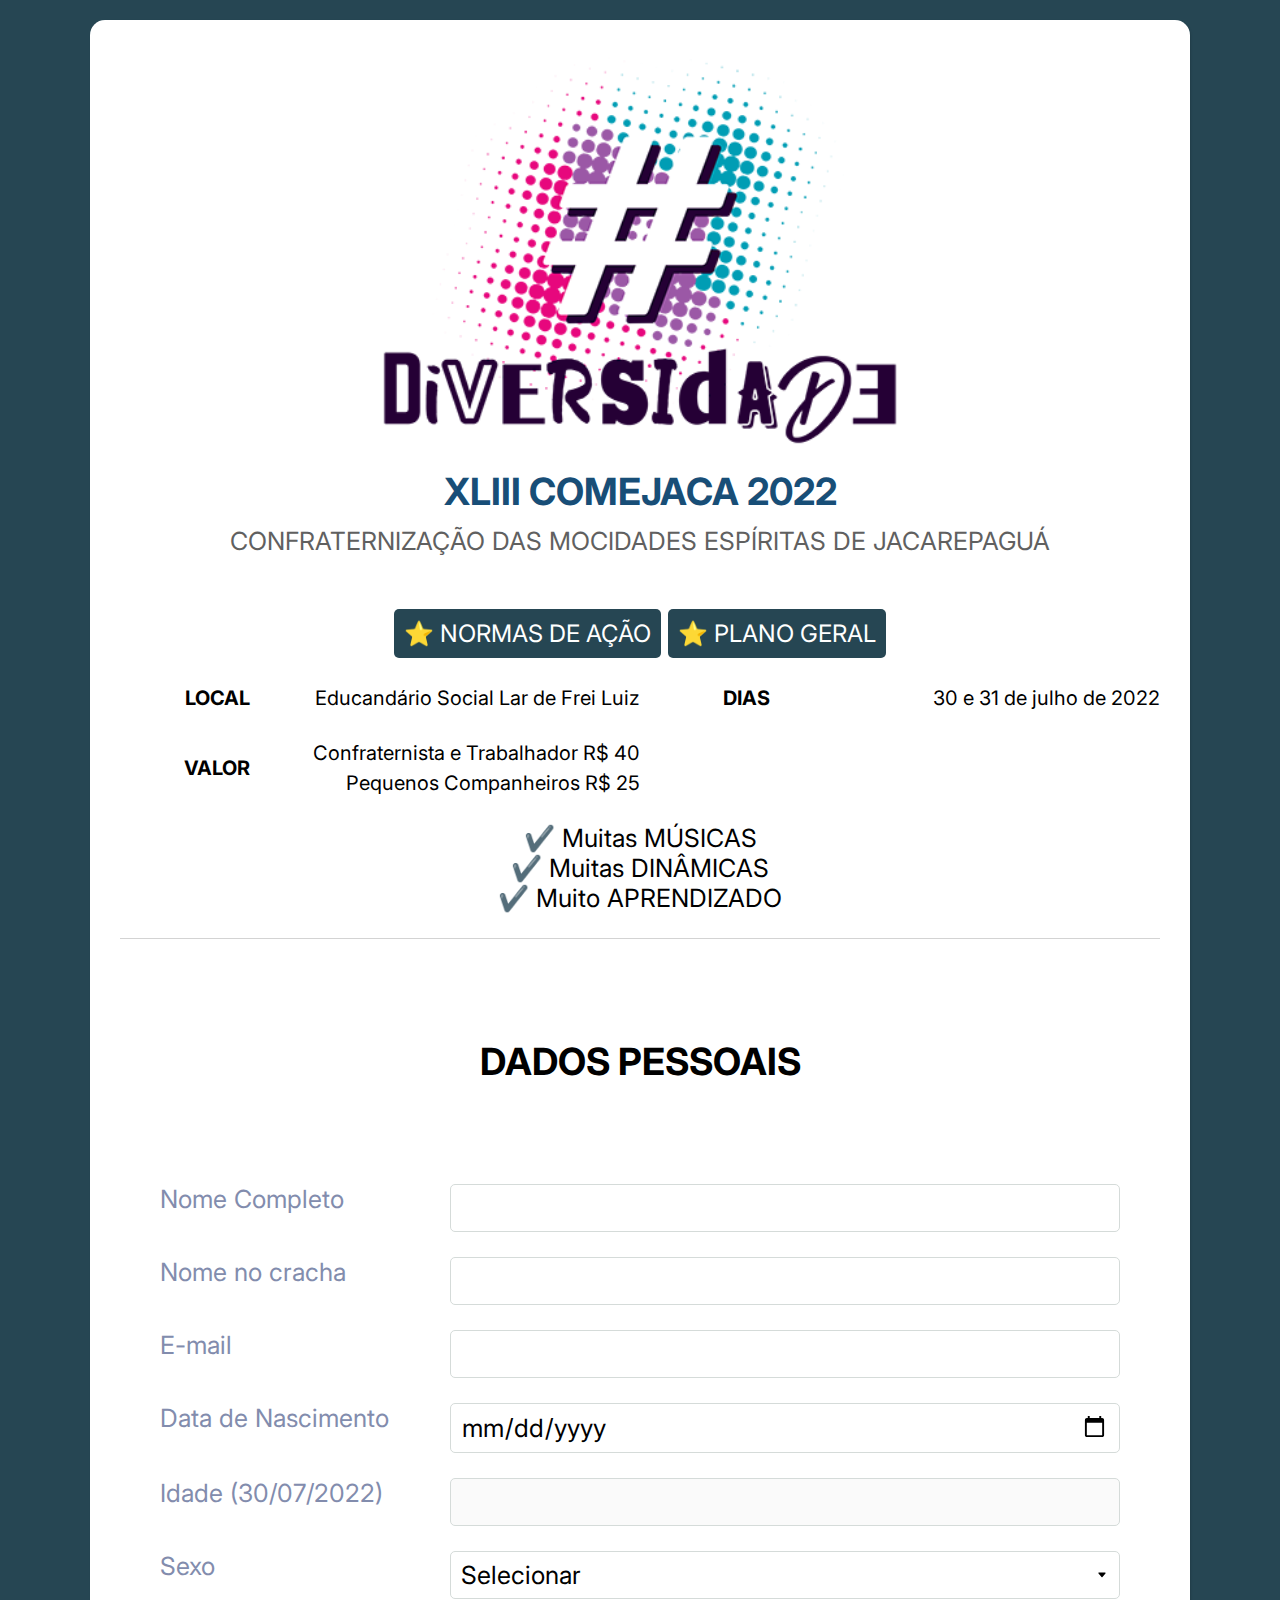
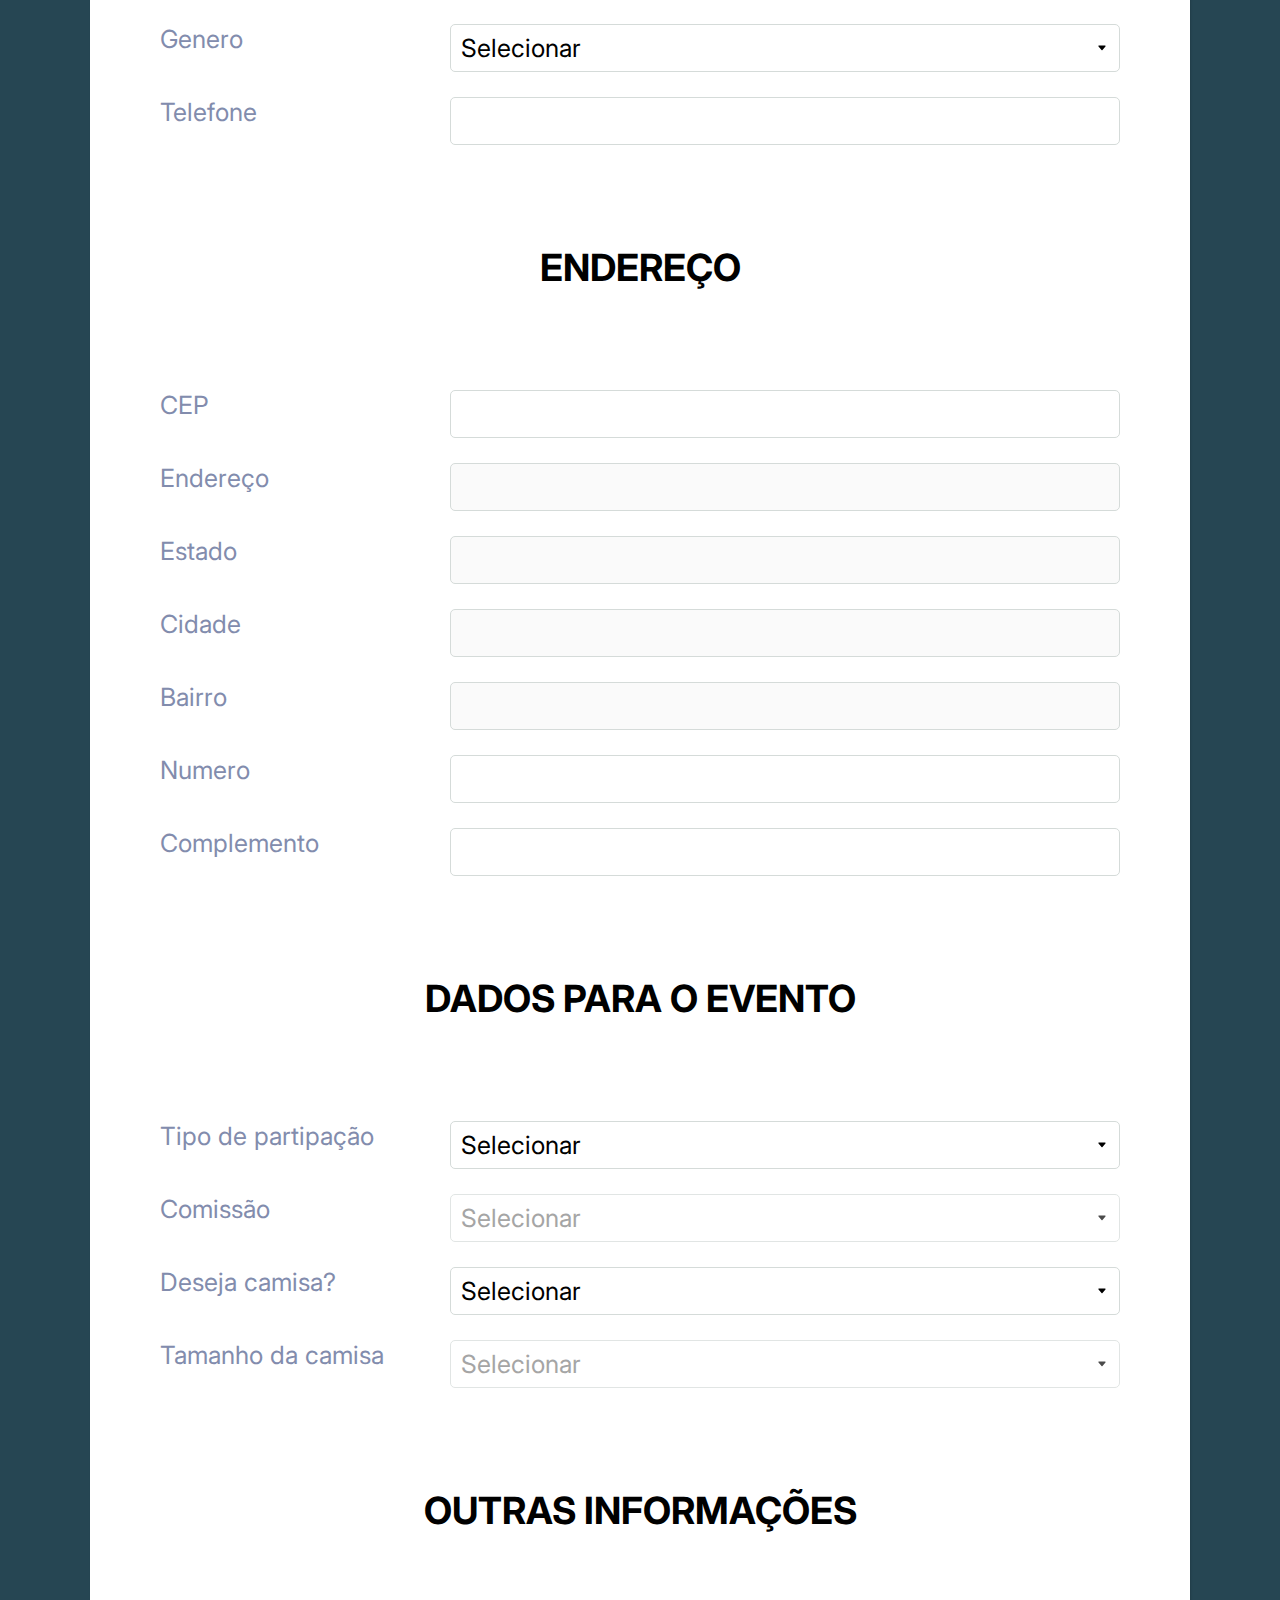
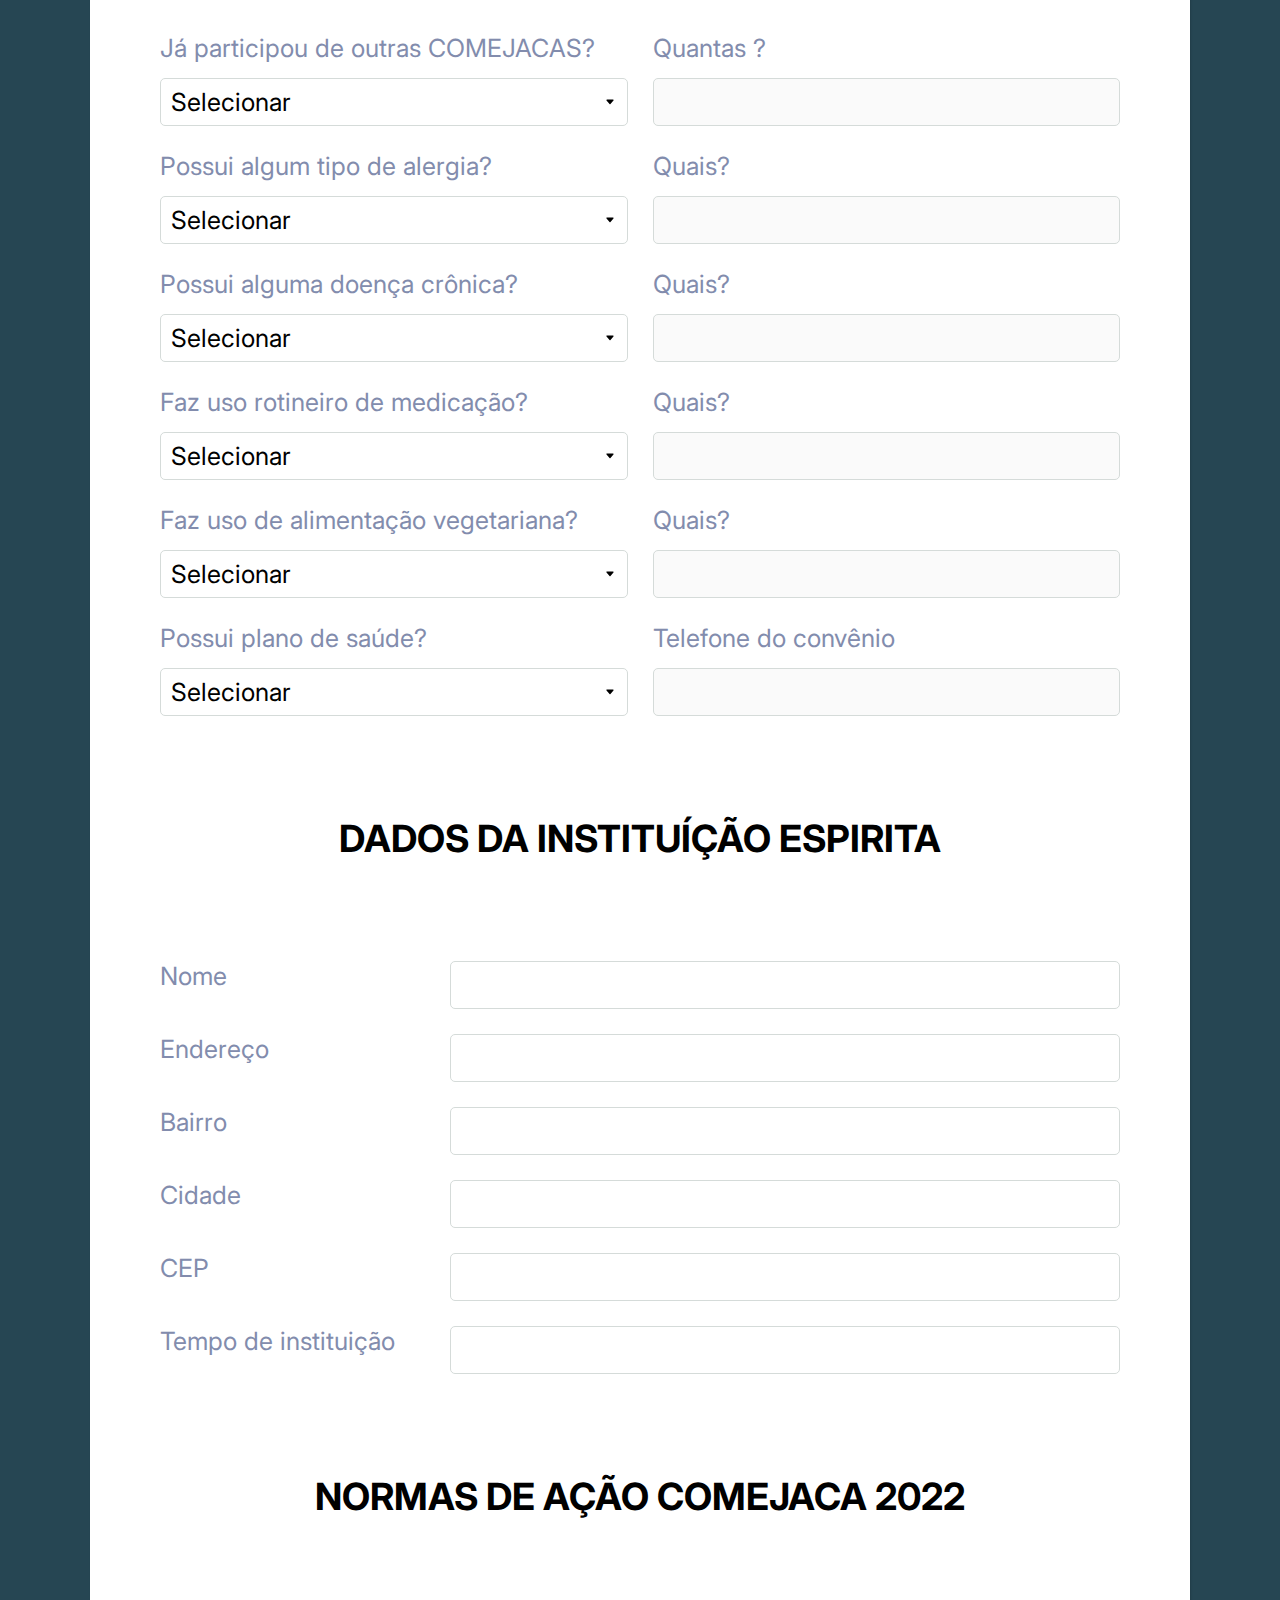
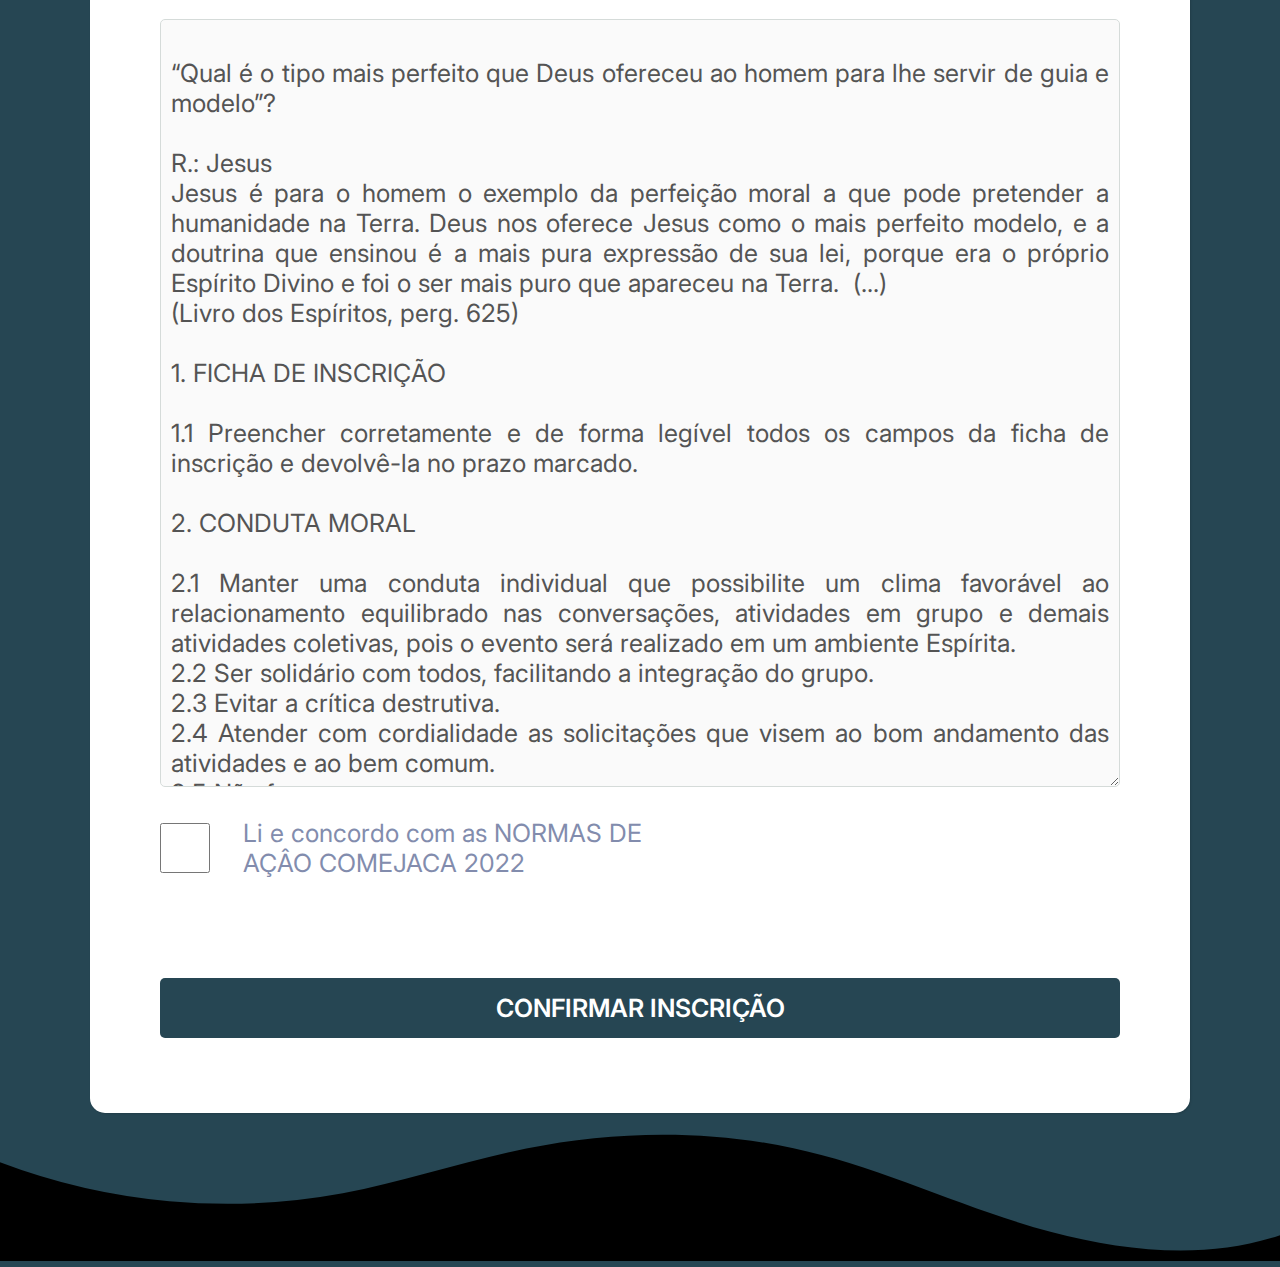
==== src/public/index.html @ da2d143a "feat: ajustment width img 50%%" ====
<!doctype html>
<html lang="pt-BR">

<head>
    <link rel="icon" href="img/jacare.svg">
    <meta charset="utf-8">
    <meta name="viewport" content="width=device-width, initial-scale=1, maximum-scale=1, user-scalable=no">
    <meta name="description" content="Confraternização das Mocidades Espiritas de Jacarepagua">
    <meta name="keywords" content="COMEJACA">
    <link rel="stylesheet" href="styles/styles.css">
    <link rel="stylesheet" href="styles/mobile.css">
    <link rel="stylesheet" href="styles/wave.css">
    <link rel="stylesheet" href="styles/modal.css">
</head>
<div class="wrapper">
    <header class="title">
        <img src="./img/logo.png" alt="#diversidade">
        <h1>XLIII COMEJACA 2022 </h1>
        <span>Confraternização das Mocidades Espíritas de Jacarepaguá</span>
    </header>
    <div class="btn-normas">
        <button class="btnOpenModal" onclick="openModal()">⭐ NORMAS DE AÇÃO</button>
        <button class="btnOpenModal" onclick="openModalTwo()">⭐ PLANO GERAL</button>
    </div>
    <div class="modal-container">
        <div class="modal">
            <h2>NORMAS DE AÇÃO</h2>
            <hr />
            <span><br><br>
                “Qual é o tipo mais perfeito que Deus ofereceu ao homem para lhe servir de guia e modelo”?<br><br>

                R.: Jesus <br>
                Jesus é para o homem o exemplo da perfeição moral a que pode pretender a humanidade na Terra. Deus nos
                oferece Jesus como o mais perfeito modelo, e a doutrina que ensinou é a mais pura expressão de sua lei,
                porque era o próprio Espírito Divino e foi o ser mais puro que apareceu na Terra. (...) <br>
                <br>(Livro dos Espíritos, perg. 625) <br><br>

                1.<b> FICHA DE INSCRIÇÃO</b> <br><br>

                1.1 Preencher corretamente e de forma legível todos os campos da ficha de inscrição e devolvê-la no
                prazo marcado.<br><br>

                2. <b> CONDUTA MORAL</b><br><br>

                2.1 Manter uma conduta individual que possibilite um clima favorável ao relacionamento equilibrado nas
                conversações, atividades em grupo e demais atividades coletivas, pois o evento será realizado em um
                ambiente Espírita.<br>
                2.2 Ser solidário com todos, facilitando a integração do grupo.<br>
                2.3 Evitar a crítica destrutiva.<br>
                2.4 Atender com cordialidade as solicitações que visem ao bom andamento das atividades e ao bem
                comum.<br>
                2.5 Não fumar.<br><br>

                3. <b> HORÁRIO - DISCIPLINA</b><br><br>

                3.1 Só é permitida a saída ou a entrada no recinto da COMEJACA com autorização da Coordenação Geral.<br>
                3.2 Com o objetivo de assegurar a qualidade do desenvolvimento dos estudos, não será permitida a entrada
                após o horário de recepção (08h às 9h). Casos específicos deverão ser comunicados antecipadamente a
                Coordenação Geral.<br>
                3.3 No caso do participante desejar retirar-se, sem retorno, do encontro, poderá fazê-lo mediante
                solicitação à Coordenação Geral e, quando menor, com a presença/autorização pessoal do responsável.<br>
                3.4 Usar sempre o crachá. <br>
                3.5 Durante as atividades manter a disciplina, evitando atividades paralelas que levem a separação do
                grupo ou que prejudiquem a harmonia do evento. Evitar jogos que levem a algum tipo de competição, bem
                como jogos do tipo: dama, xadrez, cartas, etc... Que fogem a finalidade do evento e o uso de qualquer
                tipo de aparelho sonoro.<br>
                3.6 Trajes: bermudão, calça comprida e camisa. A escolha das roupas auxiliará um melhor rendimento do
                trabalho.<br>
                3.7 Não haverá local para banho durante o evento<br>
                3.8 Durante os horários de refeições e higiene, esperar a sua vez.<br>
                3.9 O uso de celulares só será permitido nos horários de intervalo do estudo.<br><br>


                4. <b> ASSUNTOS GERAIS</b><br><br>

                4.1 Colaborar em todas as atividades propostas e as solicitações, tais como: manutenção do ambiente,
                limpeza em geral e outras tarefas necessárias. Comunicar qualquer anormalidade a um coordenador de
                equipe.<br>
                4.2 Evitar o desperdício de: água, alimentos, energia elétrica, material de consumo e material didático.
                <br>
                4.3 Em caso de qualquer dificuldade ou indisposição, dirigir-se a um dos membros das equipes.<br>
                4.4 A distribuição de mensagens, livros, jornais, folhetos, fitas e outros, somente poderão ser feitos
                pela Coordenação Geral.<br>
                4.5 Os membros de equipes, em função de suas atividades, eventualmente, não estão sujeitos às normas
                estabelecidas nos itens 3.7 e 3.8.<br>
                4.6 Evitar danos ao patrimônio do local do evento. A organização, manutenção e preservação são de
                responsabilidade de todos.<br><br>

                5. <b> TELEFONES PARA CONTATO COM A COORDENAÇÃO GERAL </b><br><br>
                Andreia - (21) 9 7211-5182<br>
                Bruno - (21) 9 9865-38<br>
                Mary - (21) 9 8726-1210 <br>
                Rubem - (21) 9 9742-9214<br>
                Vicente - (21) 9 8874-8038<br>
            </span>
            <hr />
            <div class="btns">
                <button class="btnOK" onclick="closeModal()">VOLTAR</button>

            </div>
        </div>
    </div>

    <div class="modal-container_two">
        <div class="modal">
            <h2>PLANEJAMENTO GERAL</h2>
            <hr />
            <span><br><br>


                1 - <b>DADOS DE IDENTIFICAÇÃO</b><br><br>

                EVENTO<br><br>

                <b> XLIII COMEJACA – Confraternização das Mocidades Espíritas de Jacarepaguá. </b><br><br>

                PROMOÇÃO E COORDENAÇÃO GERAL<br><br>

                Área de Educação do 20º CEU I e II / CEERJ<br><br>

                <b>PERÍODO:</b> 30 e 31/07/2022<br><br>

                Acotecerá nos dias: <br><br>
                30/07 (sábado) <br>
                31/07 (domingo) <br><br>

                <b> CONFRATERNISTAS: </b> Jovens espíritas de 11 a 21 anos completos até a data do evento, que estejam
                frequentando as reuniões do Setor de Juventude, de uma Instituição Espírita, pelo período mínimo de 1
                ano até a data da inscrição, com 70% de frequência. <br><br>
                <b> TAREFEIROS DO BEM:</b> Espíritas de 22 a 26 anos completos até a data do evento, vinculados ao setor
                de
                juventude ou a outro setor de uma Instituição Espírita, pelo período mínimo de 1 ano, com 70% de
                frequência. Este grupo, além das atividades de estudo, poderá participar de atividades nas Equipes,
                sendo elas: estágio e trabalho voluntário. <br><br>
                <b> MEMBROS DE EQUIPE:</b> Espíritas a partir de 18 anos até a data do evento, que estejam participando
                ativamente a pelo menos 1 ano de uma Instituição Espírita. Ao se inscrever, convém que o participante
                liste as tarefas que tem habilidade para desempenhar, colocando-se à disposição da Coordenação Geral,
                para aproveitamento em alguma equipe. Para participar da equipe de estudos, é necessário que o
                participante esteja atuando como evangelizador de algum Ciclo de Juventude ou de infância, se for
                evangelizar Pequenos Companheiros. <br><br>
                <b> PEQUENOS COMPANHEIROS: </b> Filhos de Membros de Equipe, a partir de 3 a 10 anos de idade, na data
                do evento,
                poderão participar, cumprindo a programação previamente elaborada em consonância com o tema central.
                <br> <br>
                <b>PAIS:</b> Participantes há mais de 1 ano em uma Instituição Espírita e que sejam Pais ou Responsáveis
                de um
                jovem presente na Comejaca. <br><br>
                <b> DEMAIS CEU's/CEERJ: </b> Aceitar-se-ão inscrições de outros CEEU's, desde que atendam todos os
                critérios
                estabelecidos para Confraternistas, Tarefeiros do bem, Pais e Membros de equipe. A ficha de inscrição
                deve ser assinada pelo presidente da Instituição Espírita a que pertença. <br><br>

                2 - <b> OBJETIVO </b><br><br>

                Oferecer aos participantes condições que os levem: <br><br>

                À valorização do estudo sistemático da Doutrina Espírita. <br>
                À sensibilização para a vivência dos ensinamentos cristãos, consigo mesmo, perante a família, a
                Instituição Espírita e a sociedade; <br>

                Intensificar a Unificação do Movimento Espírita da região. <br><br>

                3 - <b> METODOLOGIAS DE AÇÃO </b> <br><br>

                REUNIÕES DE ESTUDO <br>
                ATIVIDADES COMPLEMENTARES <br>
                ATIVIDADES DE DESENVOLVIMENTO INTERPESSOAL <br> <br>

                4 - <b> TEMA CENTRAL </b> <br><br>

                “#diversidade” <br><br>

                5 - <b> INSCRIÇÕES </b><br><br>

                <b> PERÍODO DE INSCRIÇÃO:</b> 01/06/2022 até 03/07/2022 <br>
                (Período em que o participante deve preencher a ficha e encaminhar ao Dirigente da Área de Educação da
                sua Instituição Espírita, para que ele possa colher as assinaturas) <br><br>

                <b> REPASSE DAS FICHAS PARA A COORDENAÇÃO GERAL DO EVENTO: </b> até 03/07/2022 <br><br>
                (Data limite para que o Dirigente da Área de Educação da sua Instituição Espírita repasse as fichas para
                a Coordenação Geral do evento) <br><br>


                <b> IMPORTANTE:</b> O representante da Área de Educação da Instituição Espírita deve assegurar que todos
                os
                dados da Ficha de Inscrição estejam preenchidos corretamente, principalmente a data de nascimento.
                <br><br>


                <b> INVESTIMENTO:</b> <br><br>
                R$ 40,00 ou Mais (Confraternistas, Tarefeiros do Bem, Pais e Membros de Equipe) <br>
                R$ 25,00 (Pequenos Companheiros) <br>
                R$ 28,00 (Camisa do Evento) <br><br>

                <b> Observação 1:</b> Este investimento destina-se às despesas de alimentação, material do estudo,
                material de
                limpeza e a materiais diversos necessários para a realização da Comejaca. <br><br>

                <b> Observação 2:</b> Todos deverão contribuir com a importância acima mencionada até a data limite da
                inscrição, e qualquer dificuldade deverá ser resolvida pela Instituição Espírita da qual o participante
                participe, que então repassará para a Coordenação Geral, através de um comunicado por escrito. <br><br>

                <b> DA CONTRIBUIÇÃO: </b><br><br>
                Será aceito somente dinheiro ou cheque junto à ficha de inscrição. As fichas deverão ser entregues à
                Coordenação Geral até o dia 03 de julho de 2022 na 4ª RGP. <br><br>


                <b> NÃO SERÃO ACEITAS INSCRIÇÕES APÓS O DIA 03/07/2022, E NEM SERÃO FEITAS INSCRIÇÕES NO LOCAL DO
                    EVENTO.</b>
                <br><br>
                A INSCRIÇÃO É PESSOAL E INTRANSFERÍVEL, NÃO SENDO PERMITIDAS SUBSTITUIÇÕES.
                <br><br>
                <b> CONFIRMAÇÃO:</b> <br><br>
                <b> Confraternistas, Tarefeiros do Bem, Peq. Companheiros e Pais:</b> Através de comunicação da
                Coordenação
                Geral diretamente para os participantes via email. <br><br>
                <b> Membros de Equipe: </b>Através da participação nas Reuniões Gerais e nas reuniões de Equipe.
                <br><br>
                Obs.: Procurar saber as datas das reuniões das equipes e cuidar de frequentá-las assiduamente (mínimo
                70%), garantindo assim o seu direito de participar da COMEJACA.


            </span>
            <hr />
            <div class="btns">
                <button class="btnOK" onclick="closeModalTwo()">VOLTAR</button>

            </div>
        </div>
    </div>
    <div class="text">
        <div> <b>LOCAL</b></div>
        <div>
            Educandário Social Lar de Frei Luiz <br>

        </div>
        <div>
            <b>DIAS</b>
        </div>
        <div>
            30 e 31 de julho de 2022
        </div>
    
    </div>

    <div class="price">
        <div>
            <b> VALOR </b>
        </div>
        <div >
            Confraternista e Trabalhador R$ 40 <br>
            Pequenos Companheiros R$ 25
        </div>
    </div>
    <div class="item" style="text-align: center; margin-top:25px; margin-bottom: 25px">
      <div>  ✔️ Muitas MÚSICAS</div> <div> ✔️ Muitas DINÂMICAS</div> <div> ✔️ Muito APRENDIZADO </div>
    </div>
    <hr>
    <form class="form" onsubmit="submitForm(event)">

        <!-- dados  pessoais -->

        <div class="steps">

            <h2>
                <p id="signup">DADOS PESSOAIS</p>
            </h2>

            <div class="inputfield">
                <label for="nome_completo">Nome Completo</label>
                <input type="text" class="input" required id="nome_completo" name="nome_completo">
            </div>


            <div class="inputfield">
                <label for="nome_cracha">Nome no cracha</label>
                <input type="text" class="input" required id="nome_cracha" name="nome_cracha">
            </div>


            <div class="inputfield">
                <label for="email">E-mail</label>
                <input type="email" class="input" required placeholder="" name="email">
            </div>

            <div class="inputfield">
                <label for="data_nascimento">Data de Nascimento</label>
                <input class="input" type="date" required id="data_nascimento" name="data_nascimento" maxlength="10">
            </div>

            <div class="inputfield">
                <label for="idade">Idade (30/07/2022)</label>
                <input class="input" type="number" name="idade" onload="" disabled>
            </div>

            <div class="inputfield">
                <label>Sexo</label>
                <select name="sexo" required id="sexo">
                    <option value="">Selecionar</option>
                    <option value="M">Masculino</option>
                    <option value="F">Feminino</option>

                </select>
            </div>

            <div class="inputfield">
                <label>Genero</label>
                <select name="genero" required id="genero">
                    <option value="">Selecionar</option>
                    <option value="Cisgenero">Cisgênero</option>
                    <option value="Transgenero">Transgênero</option>
                    <option value="Nao-binario">Não-binário</option>
                    <option value="Prefiro não informar">Prefiro não informar</option>
                </select>
            </div>


            <div class="inputfield" id="tel">
                <label>Telefone</label>
                <input type="tel" class="input" required onkeypress="mask(this, telephone)"
                    onblur="mask(this, telephone); " name="telefone">
            </div>

        </div>

        <!-- endereco -->

        <div class="steps">
            <h2>
                <p>ENDEREÇO</p>
            </h2>


            <div class="inputfield">
                <label for="CEP" required>CEP</label>
                <input type="text" id="cep" re class="input" name="CEP">
            </div>

            <div class="inputfield">
                <label for="endereco">Endereço</label>
                <input type="text" required id="endereco" name="endereco" class="input" disabled>
            </div>

            <div class="inputfield">
                <label for="estado">Estado</label>
                <input type="text" required id="estado" name="estado" class="input" disabled>
            </div>

            <div class="inputfield">
                <label for="cidade">Cidade</label>
                <input type="text" required id="cidade" name="cidade" class="input" disabled>
            </div>


            <div class="inputfield">
                <label for="bairro">Bairro</label>
                <input type="text" required id="bairro" name="bairro" class="input" disabled>
            </div>

            <div class="inputfield">
                <label for="numero">Numero</label>
                <input type="text" required id="numero" name="numero" class="input">
            </div>

            <div class="inputfield">
                <label for="numero">Complemento</label>
                <input type="text" id="nmero" name="numero" class="input">
            </div>
        </div>

        <!-- dados para o evento -->

        <div class="steps">
            <h2>
                <p>DADOS PARA O EVENTO</p>
            </h2>

            <div class="inputfield">
                <label>Tipo de partipação</label>
                <select name="tipo_participacao" required onchange="removerDisabledComissao(this.value)">
                    <option value="">Selecionar</option>
                    <option value="Confraternista">Confraternista</option>
                    <option value="Trabalhador">Trabalhador</option>
                </select>
            </div>
            <div class="inputfield">

                <label for="tshitnum">Comissão</label>

                <select name="comissao" id="comissao" disabled>

                    <option value="">Selecionar</option>
                    <option value="Divulgacao">Divulgação</option>
                    <option value="Recepcao">Recepção</option>
                    <option value="Servicos Gerais">Serviços Gerais</option>
                    <option value="Alimentacao">Alimentação</option>
                    <option value="Estudos">Estudos Doutrinários</option>
                    <option value="Coordenacao Geral">Coordenação Geral</option>
                    <option value="Atendimento Fraterno">Atendimento Fraterno</option>
                    <option value="Multimeios">Multimeios</option>
                    <option value="SACE">SACE</option>
                </select>
            </div>

            <div class="inputfield">

                <label for="tshitnum">Deseja camisa?</label>

                <select name="incluir_camisa" required onchange="removerDisabledCamisa(this.value)">
                    <option value="">
                        Selecionar
                    </option>
                    <option value="S">Sim</option>
                    <option value="N">Não</option>
                </select>
            </div>

            <div class="inputfield">
                <label>Tamanho da camisa</label>
                <select name="tamanho_camisa" disabled id="camisa">
                    <option value="">Selecionar</option>
                    <option value="1">1</option>
                    <option value="2">2</option>
                    <option value="4">4</option>
                    <option value="6">6</option>
                    <option value="8">8</option>
                    <option value="10">10</option>
                    <option value="12">12</option>
                    <option value="14">14</option>
                    <option value="P">P</option>
                    <option value="M">M</option>
                    <option value="G">G</option>
                    <option value="GG">GG</option>
                    <option value="XG">XG</option>
                </select>
            </div>
        </div>

        <!-- outras informações -->

        <div class="steps" id="dados_para_evento">
            <h2>
                <p>OUTRAS INFORMAÇÕES</p>
            </h2>

            <div class="inputfield" id="test">
                <div>
                    <label>Já participou de outras COMEJACAS?</label>
                    <div class="custom_select">
                        <select name="comejacas" onchange="removerDisabledQuantasComejacas(this.value)">
                            <option value="">Selecionar</option>
                            <option value="S">Sim</option>
                            <option value="N">Não</option>
                        </select>
                    </div>
                </div>

                <div>
                    <label>Quantas ?</label>
                    <input type="text" name="quantas" disabled id="numeroComejacas" class="input">

                </div>
            </div>

            <div class="inputfield">
                <div>
                    <label>Possui algum tipo de alergia?</label>
                    <div class="custom_select">
                        <select name="alergia" required onchange="removerDisabledTemAlergia(this.value)">
                            <option value="">Selecionar</option>
                            <option value="S">Sim</option>
                            <option value="N">Não</option>
                        </select>
                    </div>
                </div>

                <div>
                    <label>Quais? </label>
                    <input type="text" name="quais_alergia" required disabled id="temAlergia" class="input">
                </div>
            </div>

            <div class="inputfield">
                <div>
                    <label>Possui alguma doença crônica?</label>
                    <div class="custom_select">
                        <select name="doenca" required onchange="removerDisabledTemDoencaCronica(this.value)">
                            <option value="">Selecionar</option>
                            <option value="S">Sim</option>
                            <option value="N">Não</option>
                        </select>
                    </div>
                </div>
                <div>
                    <label>Quais?</label>
                    <input type="text" name="quais_doenca" required id="temDoencaCronica" disabled class="input">
                </div>
            </div>

            <div class="inputfield">
                <div>
                    <label>Faz uso rotineiro de medicação?</label>
                    <div class="custom_select">
                        <select name="medicacao" required onchange="removerDisabledFazUsoMedicacao(this.value)">
                            <option>Selecionar</option>
                            <option value="S">Sim</option>
                            <option value="N">Não</option>
                        </select>
                    </div>
                </div>
                <div>
                    <label>Quais? </label>
                    <input type="text" name="quais_medicacao" required id="usaMedicacao" disabled class="input">
                </div>
            </div>

            <div class="inputfield">
                <div>
                    <label>Faz uso de alimentação vegetariana?</label>
                    <div class="custom_select">
                        <select name="vegetariano" required onchange="removerDisabledFazUsoVegetariano(this.value)">
                            <option>Selecionar</option>
                            <option value="S">Sim</option>
                            <option value="N">Não</option>
                        </select>
                    </div>
                </div>
                <div>
                    <label>Quais? </label>
                    <input type="text" name="quais_vegetariano" required disabled id="usoVegetariano" class="input">
                </div>
            </div>

            <div class="inputfield">
                <div>
                    <label>Possui plano de saúde?</label>
                    <div class="custom_select">
                        <select name="plano_de_saude" required onchange="removerDisabledTemPlanoSaude(this.value)">
                            <option>Selecionar</option>
                            <option value="S">Sim</option>
                            <option value="N">Não</option>
                        </select>
                    </div>
                </div>
                <div>
                    <label for="temPlanoSaude">Telefone do convênio</label>
                    <input type="text" name="telefone_plano" required class="input" onkeypress="mask(this, telephone) "
                        onblur="mask(this, telephone); " disabled id="temPlanoSaude" name="telefone_plano">
                </div>
            </div>
        </div>

        <!-- dados da casa espirita -->

        <div class="steps">

            <h2>
                <p>DADOS DA INSTITUÍÇÃO ESPIRITA</p>
            </h2>

            <div class="inputfield">
                <label for="nome_instituicao">Nome</label>
                <input type="text" id="nome_instituicao" required name="nome_instituicao" list="datalist">
                <datalist id="datalist">
                    <option>Instituição Espirita</option>
                </datalist>
            </div>
            <div class="inputfield">
                <label for="endereco_instituicao">Endereço</label>
                <input name="endereco_instituicao" required id="endereco_instituicao" type="text" class="input">
            </div>
            <div class="inputfield">

                <label for="bairro_instituicao">Bairro</label>
                <input name="bairro_instituicao" required id="bairro_instituicao" class="input""
                    max=" 3022-01-01">

            </div>

            <div class="inputfield">
                <label for="cidade_instituicao">Cidade</label>
                <input name="cidade_instituicao" required id="cidade_instituicao" type="text" class="input">
            </div>

            <div class="inputfield">
                <label for="cep_instituicao">CEP</label>
                <input name="cep_instituicao" required id="cep_instituicao" type="text" class="input">
            </div>

            <div class="inputfield">
                <label for="tempo_instituicao">Tempo de instituição</label>
                <input name="tempo_instituicao" required id="tempo_instituicao" type="number" class="input" min="1"
                    max="100">
            </div>

        </div>

        <div class="steps">

            <h2>
                <p>NORMAS DE AÇÃO COMEJACA 2022</p>
            </h2>

            <div class="termos">
                <textarea rows="25" disabled>

“Qual é o tipo mais perfeito que Deus ofereceu ao homem para lhe servir de guia e modelo”?

R.: Jesus
Jesus é para o homem o exemplo da perfeição moral a que pode pretender a humanidade na Terra. Deus nos oferece Jesus como o mais perfeito modelo, e a doutrina que ensinou é a mais pura expressão de sua lei, porque era o próprio Espírito Divino e foi o ser mais puro que apareceu na Terra.  (...) 
(Livro dos Espíritos, perg. 625)

1. FICHA DE INSCRIÇÃO

1.1 Preencher corretamente e de forma legível todos os campos da ficha de inscrição e devolvê-la no prazo marcado.

2. CONDUTA MORAL

2.1 Manter uma conduta individual que possibilite um clima favorável ao relacionamento equilibrado nas conversações, atividades em grupo e demais atividades coletivas, pois o evento será realizado em um ambiente Espírita.
2.2 Ser solidário com todos, facilitando a integração do grupo.
2.3 Evitar a crítica destrutiva.
2.4 Atender com cordialidade as solicitações que visem ao bom andamento das atividades e ao bem comum.
2.5 Não fumar.

3. HORÁRIO - DISCIPLINA

3.1 Só é permitida a saída ou a entrada no recinto da COMEJACA com autorização da Coordenação Geral.
3.2 Com o objetivo de assegurar a qualidade do desenvolvimento dos estudos, não será permitida a entrada após o horário de recepção (08h às 9h). Casos específicos deverão ser comunicados antecipadamente a Coordenação Geral.
3.3 No caso do participante desejar retirar-se, sem retorno, do encontro, poderá fazê-lo mediante solicitação à Coordenação Geral e, quando menor, com a presença/autorização pessoal do responsável.
3.4 Usar sempre o crachá.
3.5 Durante as atividades manter a disciplina, evitando atividades paralelas que levem a separação do grupo ou que prejudiquem a harmonia do evento. Evitar jogos que levem a algum tipo de competição, bem como jogos do tipo: dama, xadrez, cartas, etc... Que fogem a finalidade do evento e o uso de qualquer tipo de aparelho sonoro.
3.6 Trajes: bermudão, calça comprida e camisa. A escolha das roupas auxiliará um melhor rendimento do trabalho.
3.7 Não haverá local para banho durante o evento
3.8 Durante os horários de refeições e higiene, esperar a sua vez.
3.9 O uso de celulares só será permitido nos horários de intervalo do estudo.


4. ASSUNTOS GERAIS

4.1 Colaborar em todas as atividades propostas e as solicitações, tais como: manutenção do ambiente, limpeza em geral e outras tarefas necessárias. Comunicar qualquer anormalidade a um coordenador de equipe.
4.2 Evitar o desperdício de: água, alimentos, energia elétrica, material de consumo e material didático.
4.3 Em caso de qualquer dificuldade ou indisposição, dirigir-se a um dos membros das equipes.
4.4 A distribuição de mensagens, livros, jornais, folhetos, fitas e outros, somente poderão ser feitos pela Coordenação Geral.
4.5 Os membros de equipes, em função de suas atividades, eventualmente, não estão sujeitos às normas estabelecidas nos itens 3.7 e 3.8.
4.6 Evitar danos ao patrimônio do local do evento. A organização, manutenção e preservação são de responsabilidade de todos.

4.7 Telefones para contato com a Coordenação Geral
                  Andreia - 97211-5182
                  Bruno    -99865-38
                  Mary     - 98726-1210  
                  Rubem - 99742-9214
                  Vicente - 98874-8038
            </textarea>
            </div>

            <div class="terms-checkbox">
                <input type="checkbox" required style="width: 50px; height: 50px;" id="terms-checkbox"
                    name="terms-checkbox">
                <label for="terms-checkbox">Li e concordo com as NORMAS DE AÇÂO COMEJACA 2022</label>
            </div>


        </div>

        <div class="inputfield">

            <button type="submit" onsubmit="submitForm(event)" name="cadastrar" id="save">CONFIRMAR INSCRIÇÃO</button>

        </div>
    </form>
</div>

<div class="wave">
    <svg data-name="Layer 1" xmlns="http://www.w3.org/2000/svg" viewBox="0 0 1200 120" preserveAspectRatio="none">
        <path
            d="M985.66,92.83C906.67,72,823.78,31,743.84,14.19c-82.26-17.34-168.06-16.33-250.45.39-57.84,11.73-114,31.07-172,41.86A600.21,600.21,0,0,1,0,27.35V120H1200V95.8C1132.19,118.92,1055.71,111.31,985.66,92.83Z"
            class="shape-fill"></path>
    </svg>
</div>

</div>
<script src="js/inputsCondicionais.js"></script>
<script src="js/viacep.js"></script>
<script src="js/service.js"></script>
<script src="js/centros.js"></script>
<script src="js/scripts.js"></script>
<script src="js/modal.js"></script>

</body>

</html>
---- src/public/styles/styles.css ----
@import url("https://fonts.googleapis.com/css2?family=Inter:wght@400;500;700&family=Nunito&family=Poppins:wght@300;400;600&family=Roboto:wght@100;400;500&display=swap");

:root {
    --main-bg-color: #264653;
    --main-bg-hover-color: #264680;
    --wrapper-bg-color: #fff;
    --title-color: #184e77;
}

* {
    margin: 0;
    padding: 0;
    box-sizing: border-box;
    font-family: "Inter", sans-serif;
}

html {
    font-size: 25px;
    scroll-behavior: smooth;
}

body {
    background: var(--main-bg-color);
    padding: 0;
    margin: 0;
}

#logo {
    width: 45%;
    height: 30%;
    text-align: center;
    text-indent: 0;
}

.wrapper {
    max-width: 1100px;
    min-width: 70vw;
    height: 80%;

    background: var(--wrapper-bg-color);
    margin: 20px auto;
    box-shadow: 1px 1px 2px rgba(0, 0, 0, 0.125);
    padding: 30px;
    border-radius: 15px;
    z-index: 10;

}

h1 {
    font-size: 100%;
    min-width: 50%;
}



.title {
    font-size: 1.5rem;
    margin-bottom: 50px;
    color: var(--title-color);
    text-transform: uppercase;
    text-align: center;
}

span {
    position: relative;
    margin: auto;
    width: 100%;
    text-align: center;
    color: #606060;
    font-size: 1rem;
    font-weight: 400;
}


h2 {
    margin-bottom: 100px;
    text-align: center;
    margin-top: 100px;
}






form {
    position: relative;
    width: 100%;
    border-radius: 5px;
}

.inputfield {
    margin-bottom: 1rem;
    display: flex;
    gap: 1rem;

}


.inputfield>div {
    align-self: flex-end;
    flex-grow: 1;
    width: 50%;
}



label {
    color: #757575;
    font-size: 1rem;
    width: 40%;
}

.input,
textarea,
select,
input,
datalist {
    width: 100%;
    outline: none;
    border: 1px solid #d5dbd9;
    font-size: 1rem;
    padding: 8px 10px;
    border-radius: 5px;
    transition: all 0.3s ease;
}

.textarea {
    width: 100%;
    height: 125px;
    resize: none;
}

select {
    -webkit-appearance: none;
    -moz-appearance: none;
    outline: none;
    width: 100%;
    font-size: 1rem;
    border: 1px solid #d5dbd9;
    border-radius: 5px;
    background-color: #fff;
    background-position: calc(100% - 12px) center !important;
    background: url("data:image/svg+xml,<svg height='10px' width='10px' viewBox='0 0 16 16' fill='%23000000' xmlns='http://www.w3.org/2000/svg'><path d='M7.247 11.14 2.451 5.658C1.885 5.013 2.345 4 3.204 4h9.592a1 1 0 0 1 .753 1.659l-4.796 5.48a1 1 0 0 1-1.506 0z'/></svg>") no-repeat;
}

select::after {
    content: "";
}

.input:focus,
.textarea:focus,
select:focus {
    border: 1px solid #264653;
}

.inputfield p {
    font-size: 1rem;
    color: #757575;
}

.checkmark {
    width: 20px;
    height: 20px;
    border: 2px solid #264653;
    display: grid;
    position: relative;
    right: 20px;
}

.checkmark:before {
    content: "";
    position: absolute;
    top: 1px;
    left: 2px;
    width: 10px;
    height: 10px;
    border: 2px solid;
    border-color: transparent transparent #fff #fff;
    transform: rotate(-45deg);
    display: none;
    right: 20px;
}

input[type="checkbox"]:checked~.checkmark {
    background: #264653;
}

.steps {
    margin-bottom: 100px;
}

input[type="checkbox"]:checked~.checkmark:before {
    display: block;
}

.btn:hover {
    opacity: 0.8;
    transition: 0.2;
}

.inputfield:last-child {
    margin-bottom: 15px;
}





/* Validation */

form {
    padding: 0 40px 30px;
}

label {
    color: #828cad;
}

input select {
    border-radius: 5px;
    outline: 0;
    display: block;
    font-size: 1rem;
    width: 100%;
    padding: 15px;
    display: block;
}

.inputfield i {
    position: absolute;
    top: 45px;
    right: 10px;
    visibility: hidden;
}

.inputfield small {
    visibility: hidden;
    position: absolute;
    margin-top: 5px;
    font-size: 1rem;
}

.inputfield.terms {
    margin-top: 80px;
    width: auto;
}

.inputfield button {
    background-color: var(--main-bg-color);
    border-radius: 5px;
    color: #fff;
    padding: 15px;
    font-size: 1rem;
    font-weight: 600;
    width: 100%;
    border: 0;
    cursor: pointer;
}

button:hover {
    background-color: var(--main-bg-color);
    transition: 0.3s;
    opacity: 0.8;
}

.terms-checkbox {

    display: grid;
    grid-template-columns: 1fr 5fr;
    width: 500px;
    align-items: center;


}

textarea {
    text-align: justify;
}

.terms-checkbox>label {
    width: 100%;
}

.termos {
    display: block;
    width: 100%;
    margin-bottom: 1rem;
}

ul li {
    padding-bottom: 15px;
    list-style-type: none;
}

ul:last-child {
    padding-bottom: 38.5px;
}

#dados_para_evento .inputfield .custom_select,
#dados_para_evento .inputfield input {
    margin-top: 15px;
}

img {
  width:   50%;
}

.text {
    margin-top: 25px;
    display: grid;
    grid-template-columns: 1fr 3fr 1fr 3fr;
}

.text>div {
    margin-top: auto;
    margin-bottom: auto;
    line-height: 1.5;
    font-size: 0.8rem;
    text-align: right;
}

.price {
    display: grid;
    grid-template-columns: 1fr 3fr 1fr 3fr;
    text-align: right;
    margin-top: 25px;
    font-size: 0.8rem;
    line-height: 1.5;

}

.price>div {
    margin-top: auto;
    margin-bottom: auto;
    text-align: right;
}
---- src/public/styles/mobile.css ----
@media screen and (max-width: 600px) {
  .inputfield {
    display: flex;
    flex-direction: column;
    ;
  }

  /*   .modal-container {
    width: 100%;
    height: 100%; 
    top: 0;
    left: 0;
    ;
  } */

  .text {
    margin-top: 25px;
    flex-wrap: wrap;
    display: block;
  }

  .text>div {
    margin-top: auto;
    margin-bottom: auto;
    line-height: 1.5;
    font-size: 0.8rem;
    text-align: center;
    margin-top: 20px;
  }


  .price {
    flex-wrap: wrap;
    display: block;
    text-align: center;
    margin-top: 25px;
    font-size: 0.8rem;
    line-height: 1.5;

  }

  .price>div {
    margin-top: auto;
    margin-bottom: auto;
    text-align: center;
  }

  .item>div {
    padding-top: 15px;
  }

  img {
    width: 100%;
  }

  .active .modal {

    width: 100%;
    height: 100vh;
    margin: 0;
  }

  form {
    padding: 0;
  }

  select {

    text-align: center;
  }

  .inputfield>div {
    width: 100%;
    text-align: center;
  }

  .inputfield>label {
    width: 100%;
    text-align: center;
  }

  .wrapper {
    max-width: 100%;
  }

  .wave {
    display: none;
  }

  button {
    margin-bottom: 5px;
  }

  #test>div>label {
    padding-bottom: 50px;
  }

  body {
    background: none;
    border: none;
  }

  #dados_para_evento input {
    margin-bottom: 45px;
  }


  input {
    text-align: center;
  }
}


/* celular */
@media screen and (max-width: 350px) {
  input {
    text-align: center;
  }

  #dados_para_evento input {
    padding-bottom: 45px;
  }

  form {
    padding: 0;
  }

  .inputfield {
    display: flex;
    flex-direction: column;
  }

  .inputfield>label {
    width: 100%;
    text-align: center;

  }

  select {

    text-align: center;
  }

  .inputfield>div>label {

    text-align: center;
  }

  .wave {
    display: none;
  }

  body {
    background: none;
    border: none;
  }

}
---- src/public/styles/modal.css ----
.btnOpenModal {
    font-size: x-large;
    padding: 10px;
    border: none;
    border-radius: 5px;
    background-color: #264653;
    color: white;
    cursor: pointer;
}

hr {
    border: 0px;
    border-top: 1px solid lightgray;
}

.modal-container_two {
    width: 100vw;
    position: fixed;
    top: 30px;
    display: none;
    z-index: 999;
    text-align: justify;

    height: 85%;
}

.modal-container {
    width: 100vw;
    position: fixed;
    top: 30px;
    display: none;
    z-index: 1;
    text-align: justify;
/*     position: absolute;
    bottom: 0; */
    height: 85%;
}

.modal {
    display: flex;
    flex-direction: column;
    padding: 30px;
    background-color: white;
    border-radius: 10px;
    width: 50%;
    text-align: justify;


}

.active {
    display: flex;
}

.active .modal {
    animation: modal .4s;
}

@keyframes modal {
    from {
        opacity: 0;
        transform: translate3d(0, -60px, 0);
    }

    to {
        opacity: 1;
        transform: translate3d(0, 0, 0);
    }
}
.btn-normas {
    text-align: center
}
.modal>span {
    margin:  auto;
    text-align: justify;
    max-height: 100vh;
    max-width: 100vw;
    overflow-y: scroll;
    padding: 30px;
    line-height: 1.5;

}

.btns {
    display: flex;
    justify-content:flex-end;
    margin-top: 10px;
}

.btns button {
    font-size: medium;
    padding: 10px;
    border: none;
    border-radius: 5px;
    color: white;
    cursor: pointer;
    size: 2.5rem;
}

.btnOK {
    background-color: #264653 !important;
}

.btnClose {
    background-color: #e63946 !important;
}

@media (max-width: 500px) {
    .modal {
        padding: 10px;
        width: 80%;
    }

    span,
    .btns button {
        font-size: smaller;
    }
}
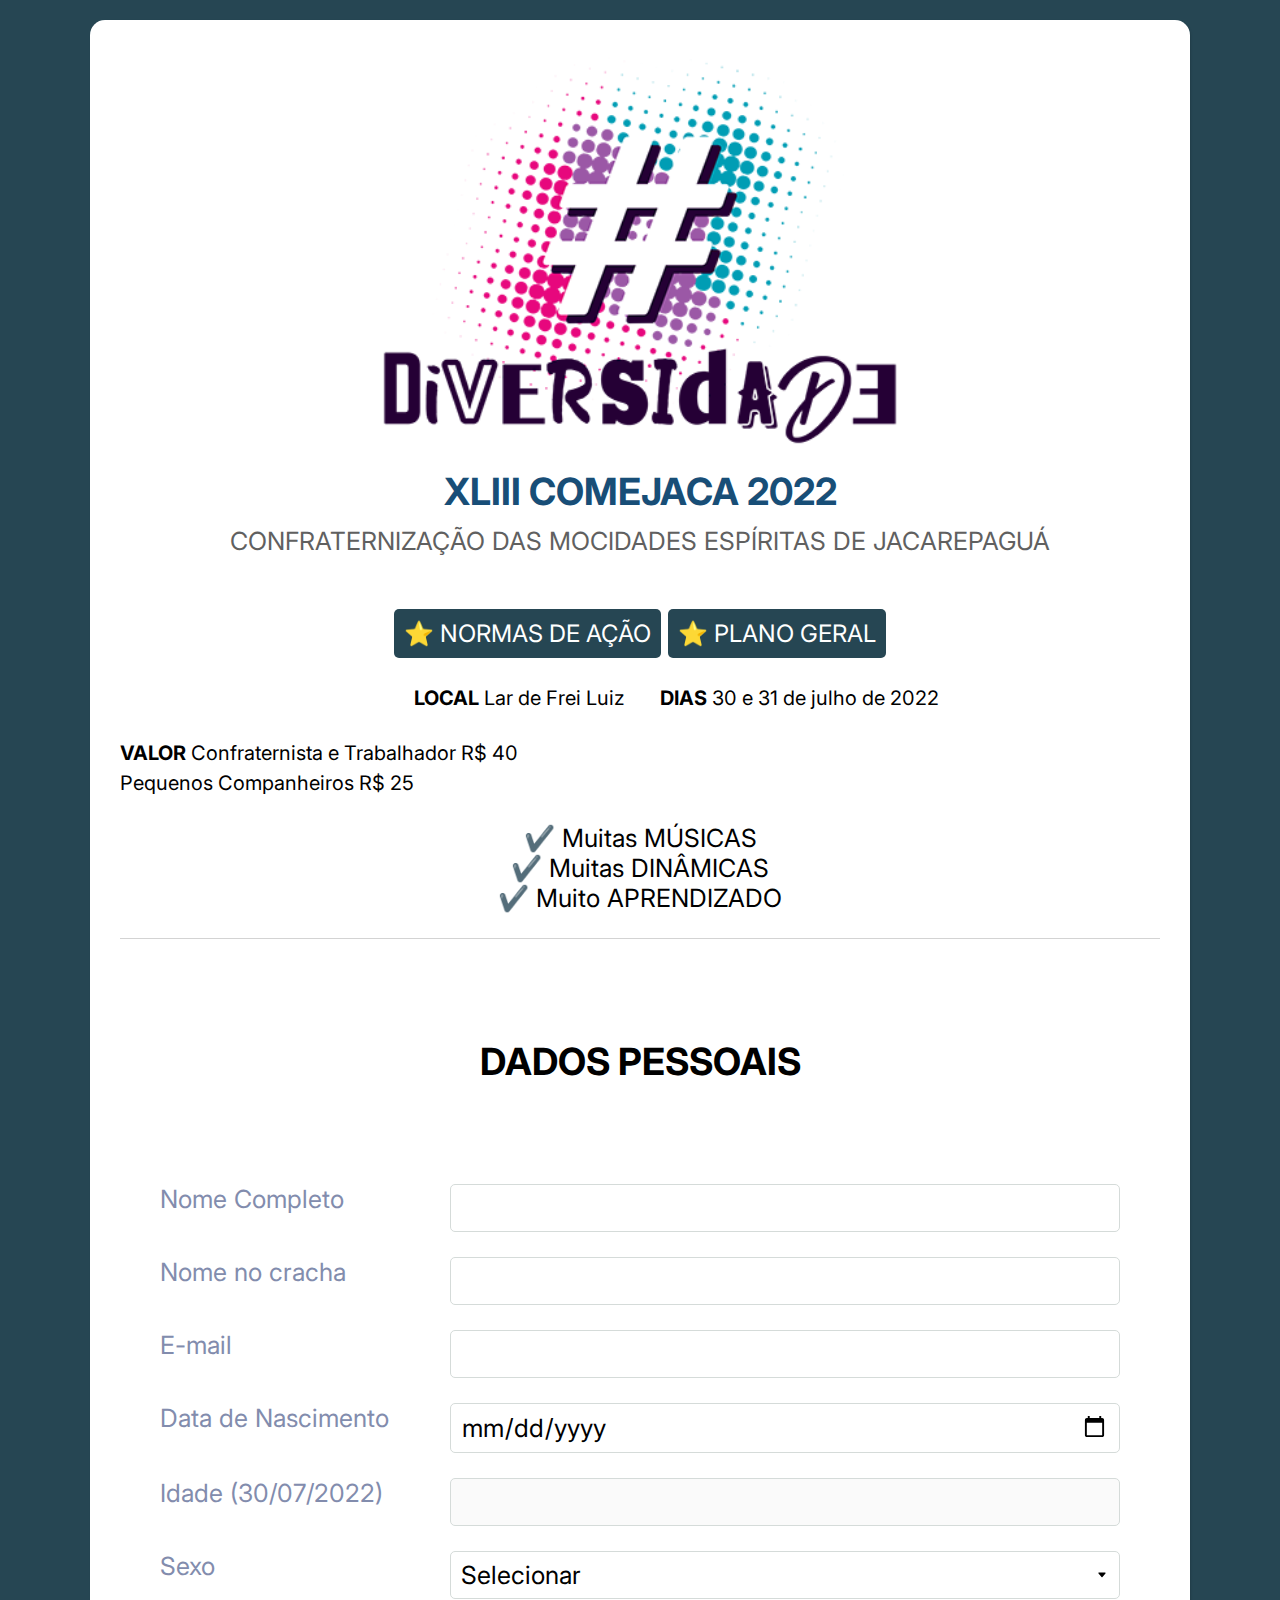
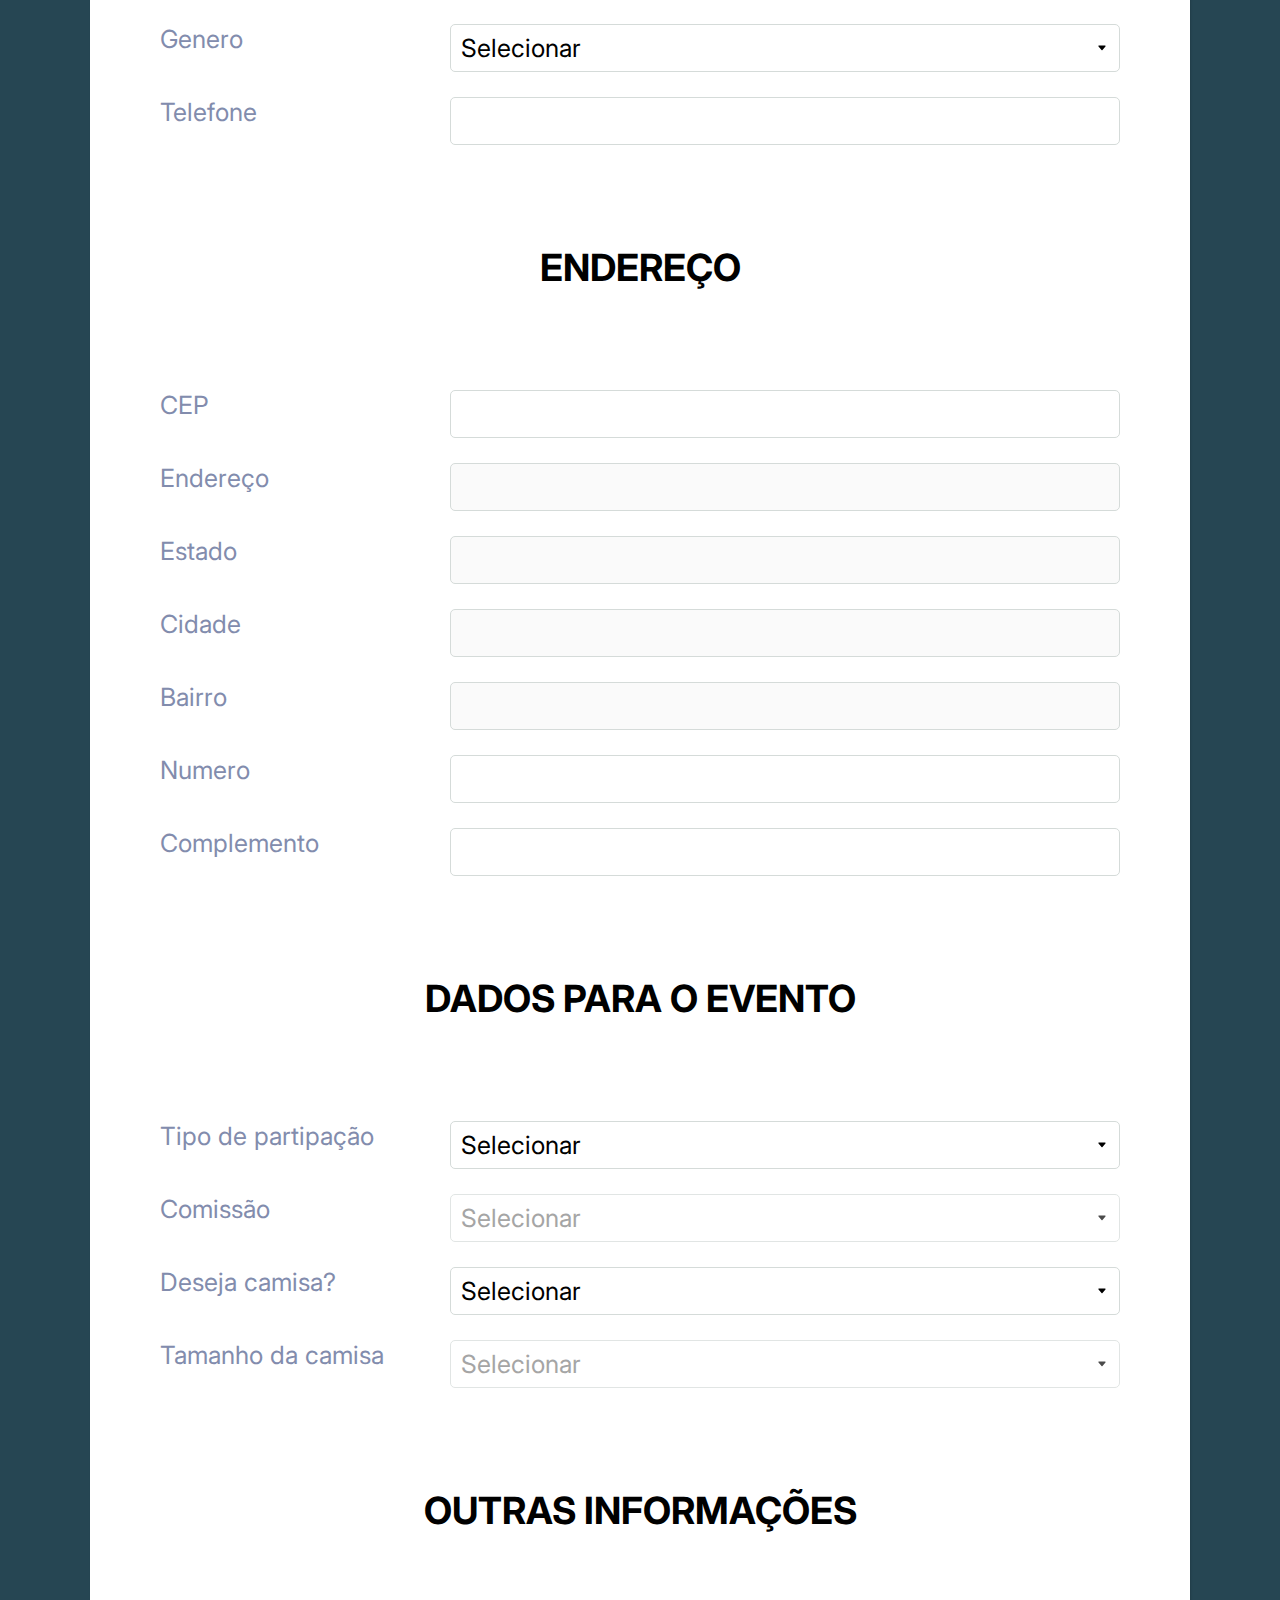
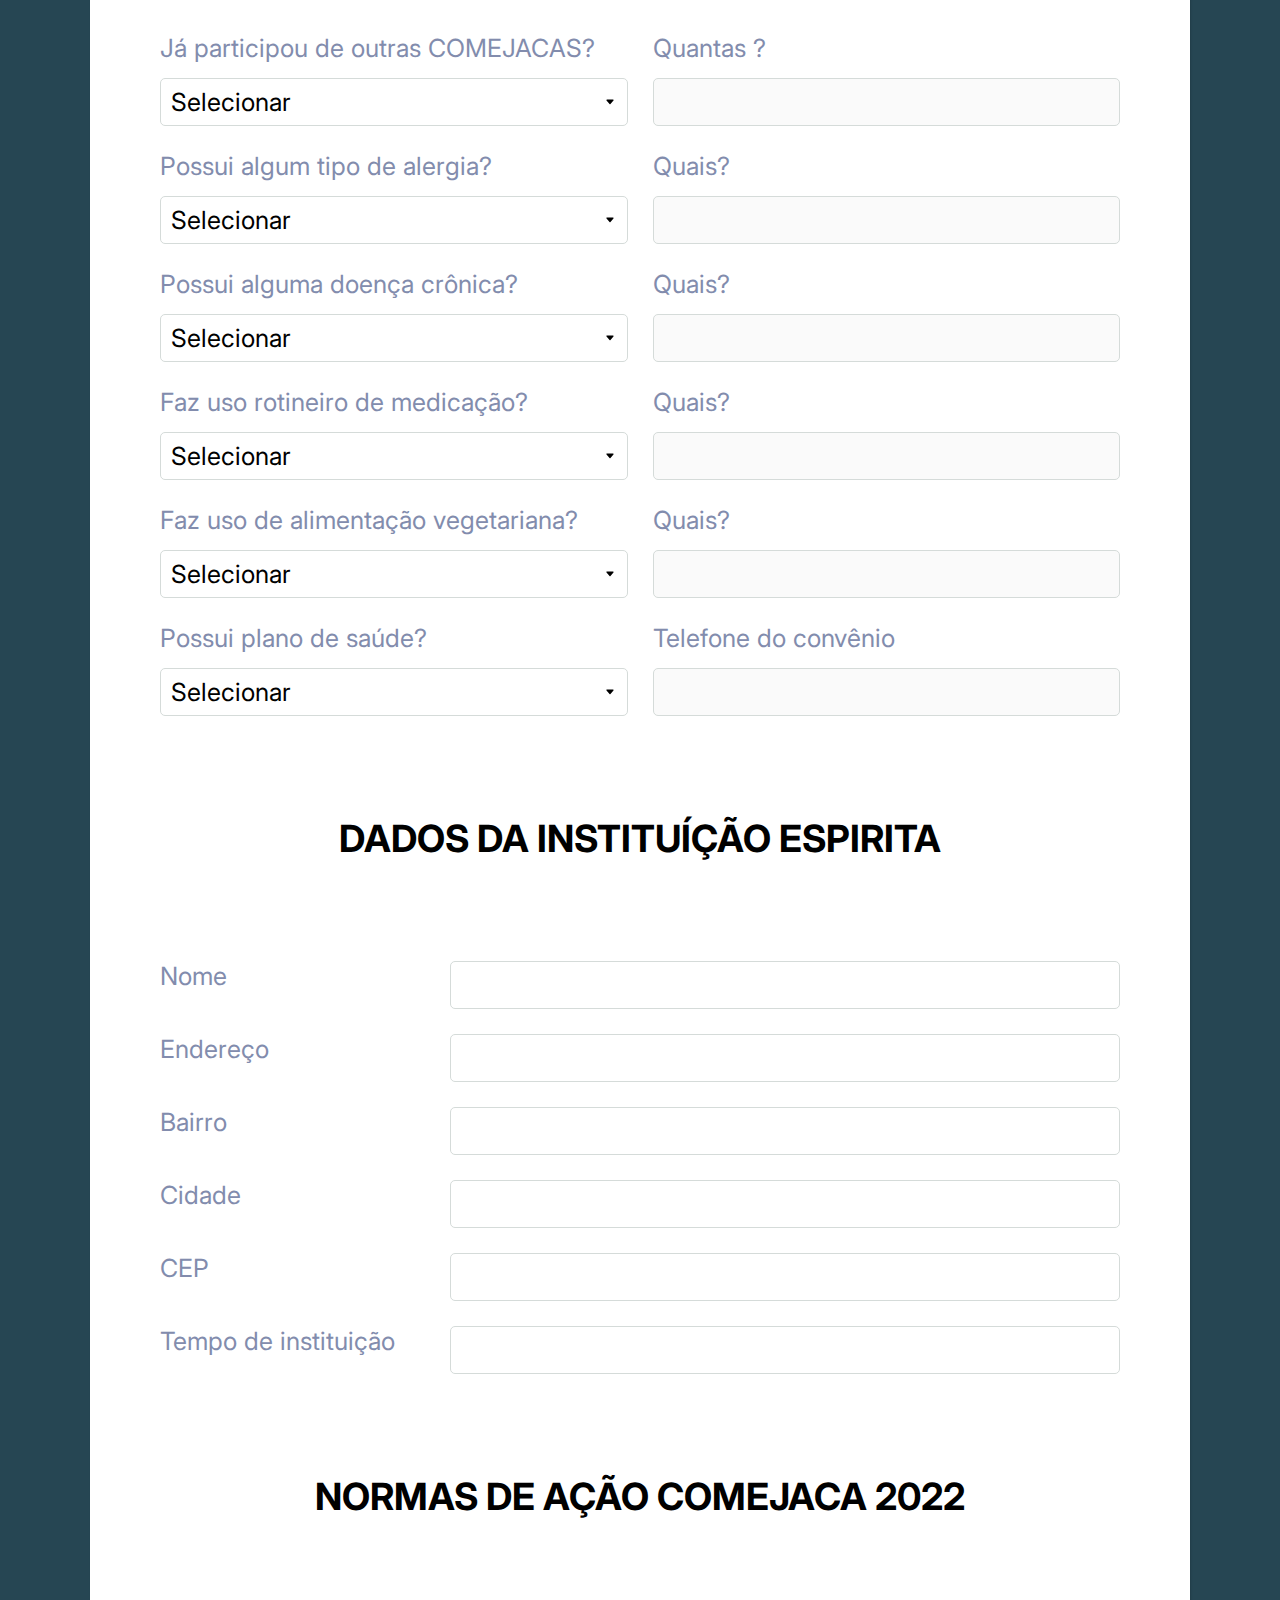
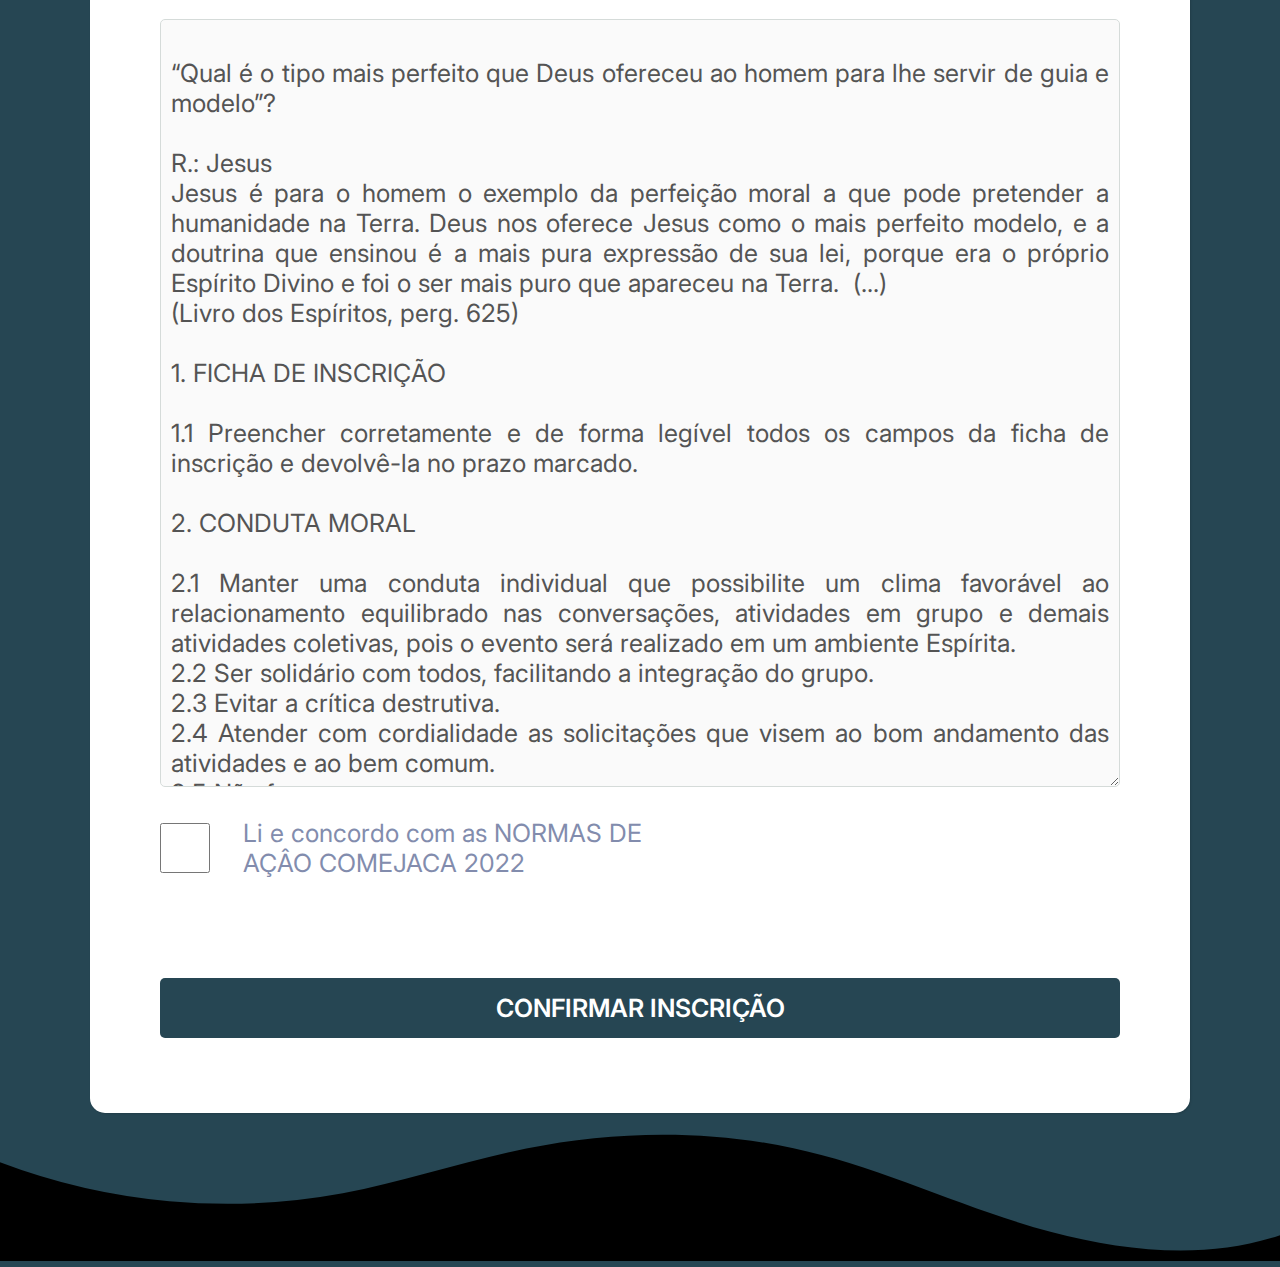
==== commit 8456f2e3: "feat: ajustment required" ====
--- a/src/public/index.html
+++ b/src/public/index.html
@@ -229,25 +229,25 @@
         </div>
     </div>
     <div class="text">
-        <div> <b>LOCAL</b></div>
-        <div>
-            Educandário Social Lar de Frei Luiz <br>
-
-        </div>
-        <div>
+        <div style="text-align: right;margin-right: 15px"> <b>LOCAL</b>
+   
+       Lar de Frei Luiz 
+
+      </div>
+        <div style="text-align: justify; margin-left: 15px;">
             <b>DIAS</b>
-        </div>
-        <div>
+        
+      
             30 e 31 de julho de 2022
-        </div>
+        
     
-    </div>
+    </div></div>
 
     <div class="price">
         <div>
             <b> VALOR </b>
-        </div>
-        <div >
+      
+     
             Confraternista e Trabalhador R$ 40 <br>
             Pequenos Companheiros R$ 25
         </div>
@@ -447,7 +447,7 @@
                 <div>
                     <label>Já participou de outras COMEJACAS?</label>
                     <div class="custom_select">
-                        <select name="comejacas" onchange="removerDisabledQuantasComejacas(this.value)">
+                        <select name="comejacas" required onchange="removerDisabledQuantasComejacas(this.value)">
                             <option value="">Selecionar</option>
                             <option value="S">Sim</option>
                             <option value="N">Não</option>
@@ -457,7 +457,7 @@
 
                 <div>
                     <label>Quantas ?</label>
-                    <input type="text" name="quantas" disabled id="numeroComejacas" class="input">
+                    <input type="text" name="quantas" required disabled id="numeroComejacas" class="input">
 
                 </div>
             </div>
@@ -502,7 +502,7 @@
                     <label>Faz uso rotineiro de medicação?</label>
                     <div class="custom_select">
                         <select name="medicacao" required onchange="removerDisabledFazUsoMedicacao(this.value)">
-                            <option>Selecionar</option>
+                            <option value="">Selecionar</option>
                             <option value="S">Sim</option>
                             <option value="N">Não</option>
                         </select>
@@ -519,7 +519,7 @@
                     <label>Faz uso de alimentação vegetariana?</label>
                     <div class="custom_select">
                         <select name="vegetariano" required onchange="removerDisabledFazUsoVegetariano(this.value)">
-                            <option>Selecionar</option>
+                            <option value="">Selecionar</option>
                             <option value="S">Sim</option>
                             <option value="N">Não</option>
                         </select>
@@ -536,7 +536,7 @@
                     <label>Possui plano de saúde?</label>
                     <div class="custom_select">
                         <select name="plano_de_saude" required onchange="removerDisabledTemPlanoSaude(this.value)">
-                            <option>Selecionar</option>
+                            <option value="">Selecionar</option>
                             <option value="S">Sim</option>
                             <option value="N">Não</option>
                         </select>
--- a/src/public/styles/styles.css
+++ b/src/public/styles/styles.css
@@ -309,7 +309,7 @@
 .text {
     margin-top: 25px;
     display: grid;
-    grid-template-columns: 1fr 3fr 1fr 3fr;
+    grid-template-columns: 3fr 3fr ;
 }
 
 .text>div {
@@ -317,13 +317,14 @@
     margin-bottom: auto;
     line-height: 1.5;
     font-size: 0.8rem;
-    text-align: right;
+    text-align: justify;
+    padding-left: 5px;
 }
 
 .price {
     display: grid;
-    grid-template-columns: 1fr 3fr 1fr 3fr;
-    text-align: right;
+    grid-template-columns: 1fr ;
+    text-align: justify;
     margin-top: 25px;
     font-size: 0.8rem;
     line-height: 1.5;
@@ -333,5 +334,5 @@
 .price>div {
     margin-top: auto;
     margin-bottom: auto;
-    text-align: right;
+    text-align: justify;
 }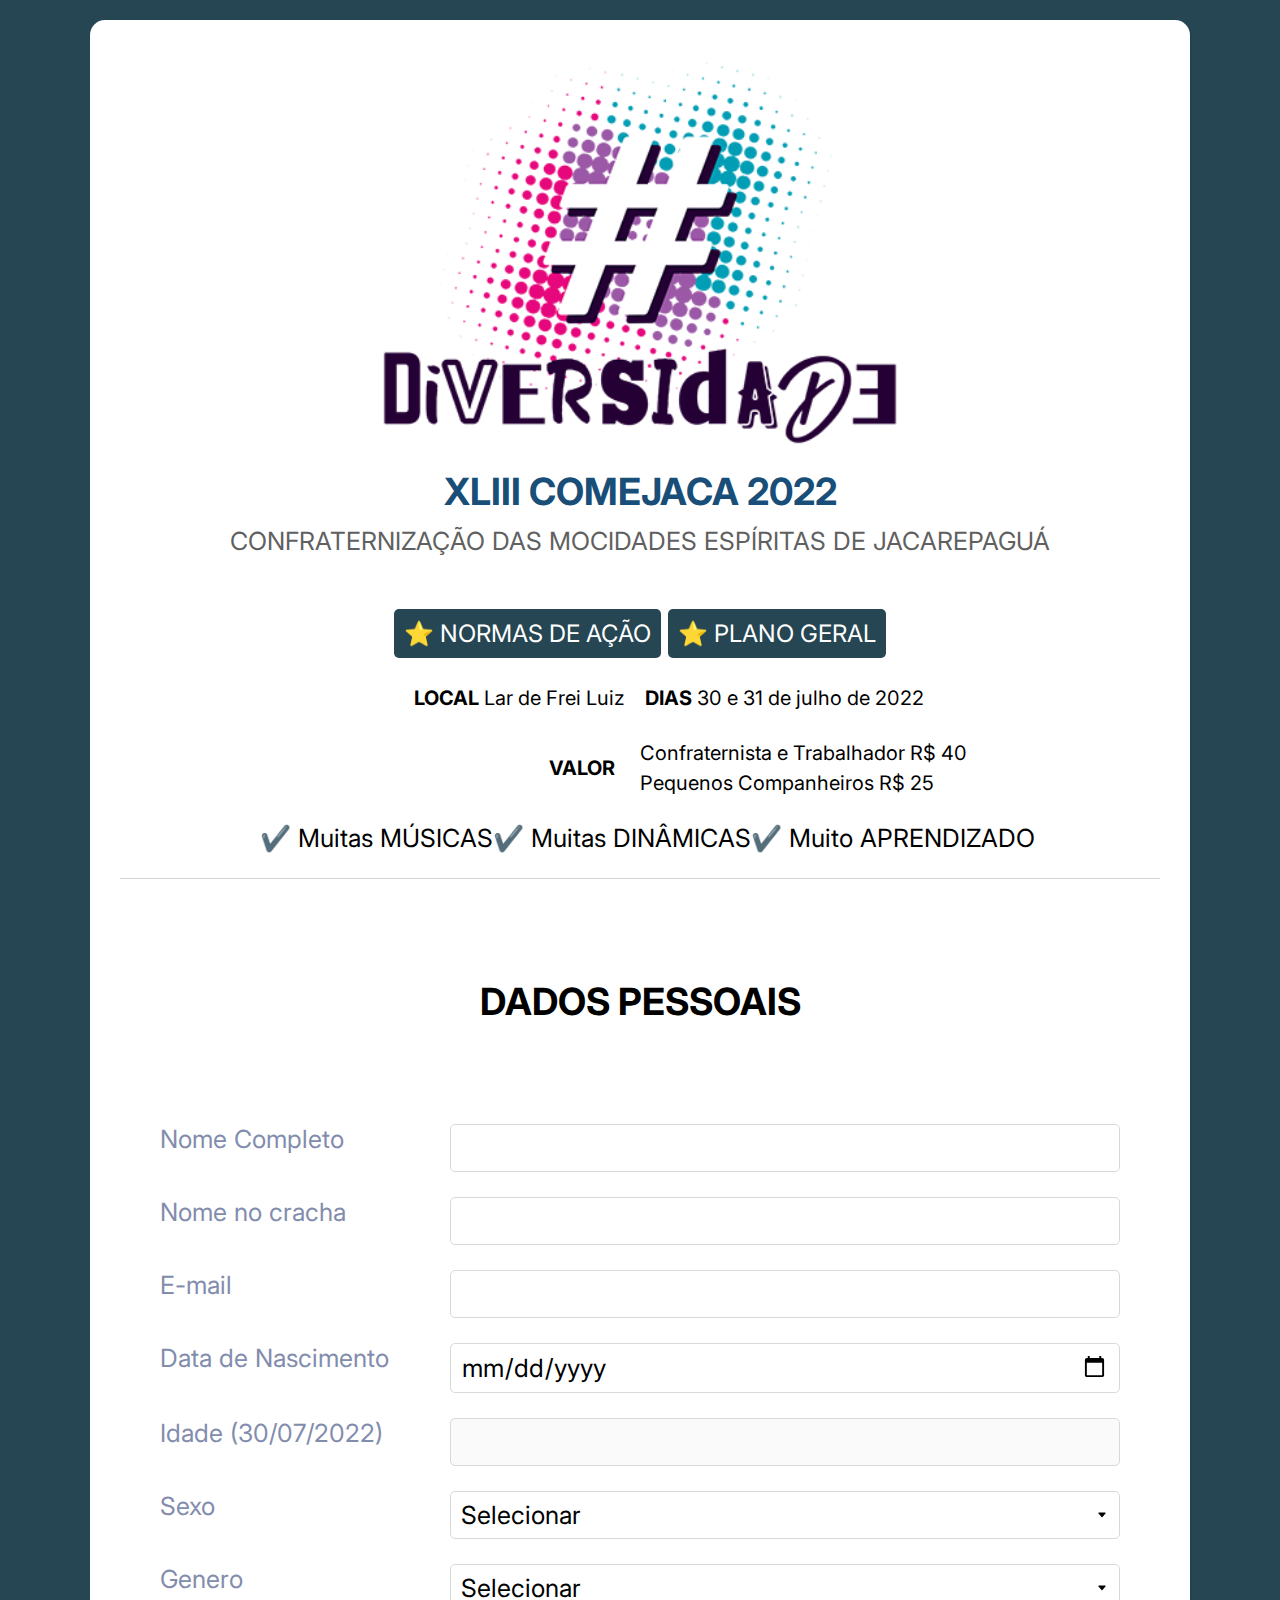
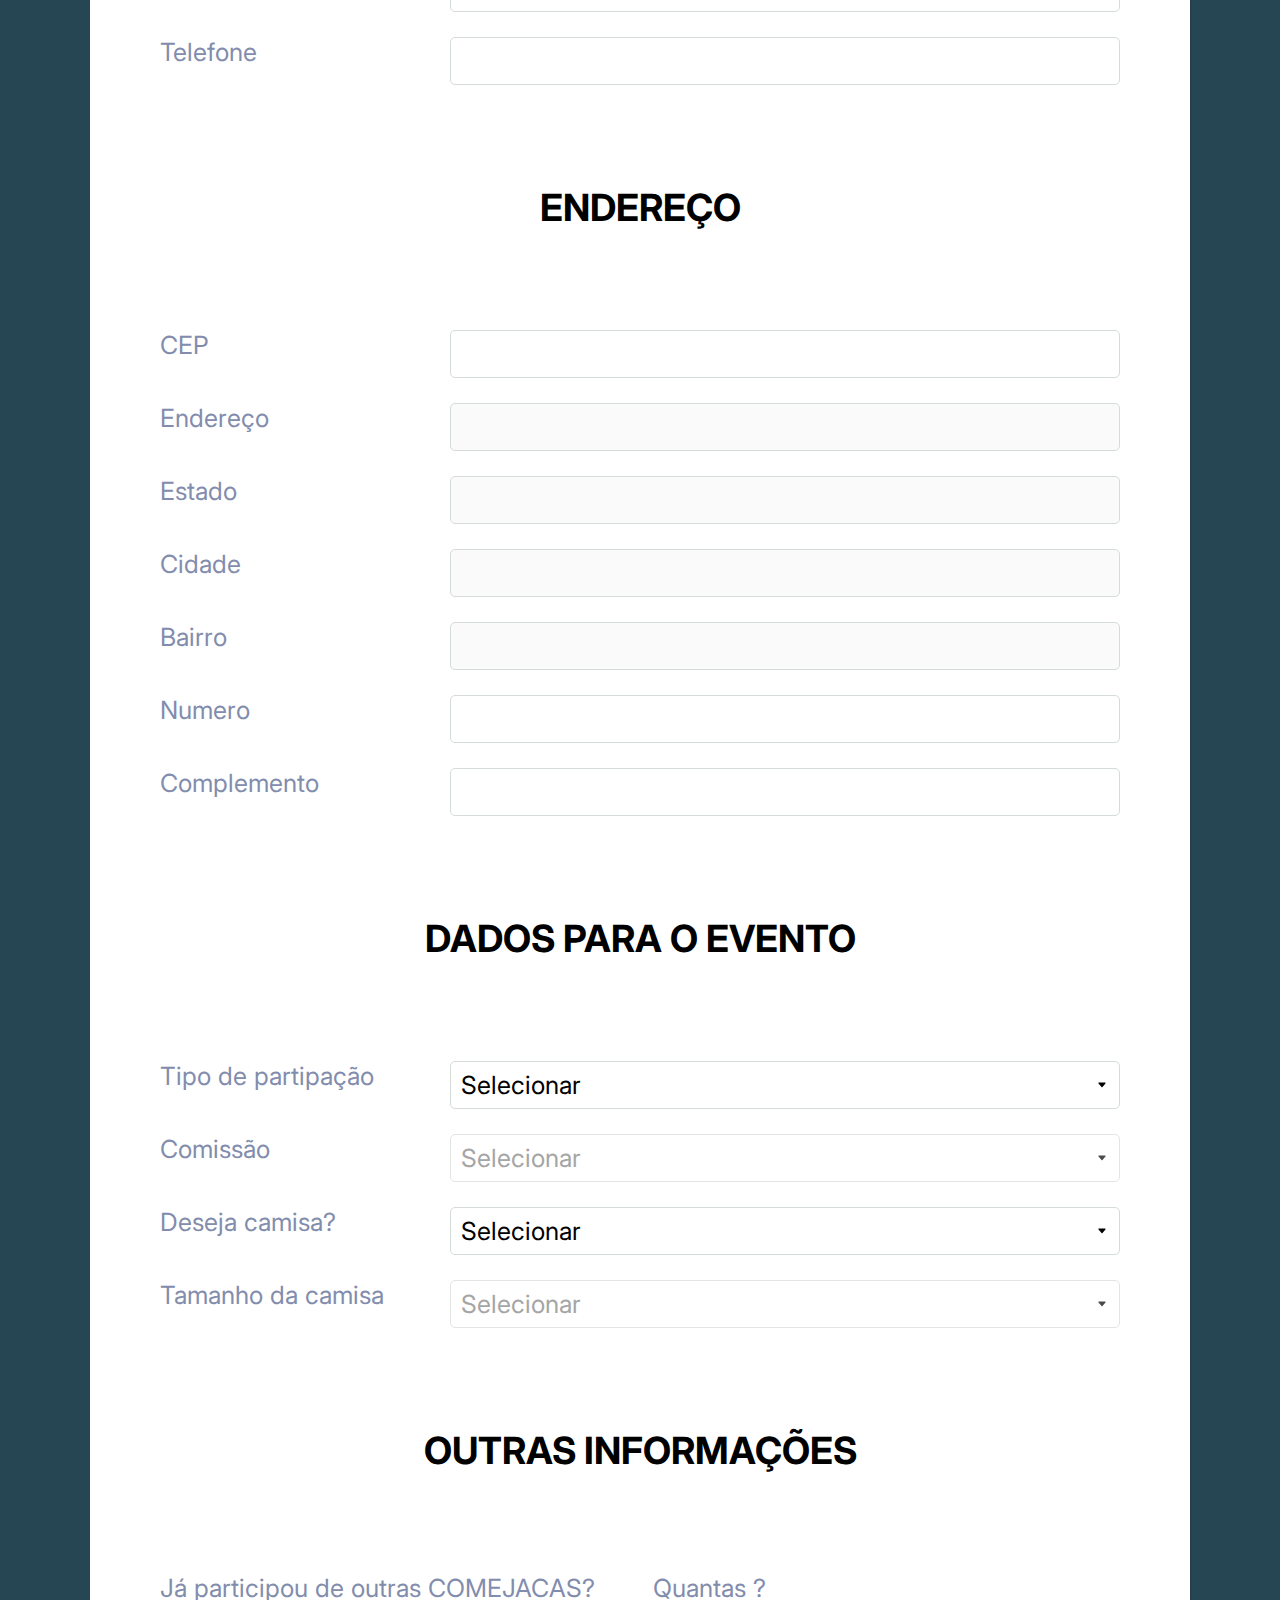
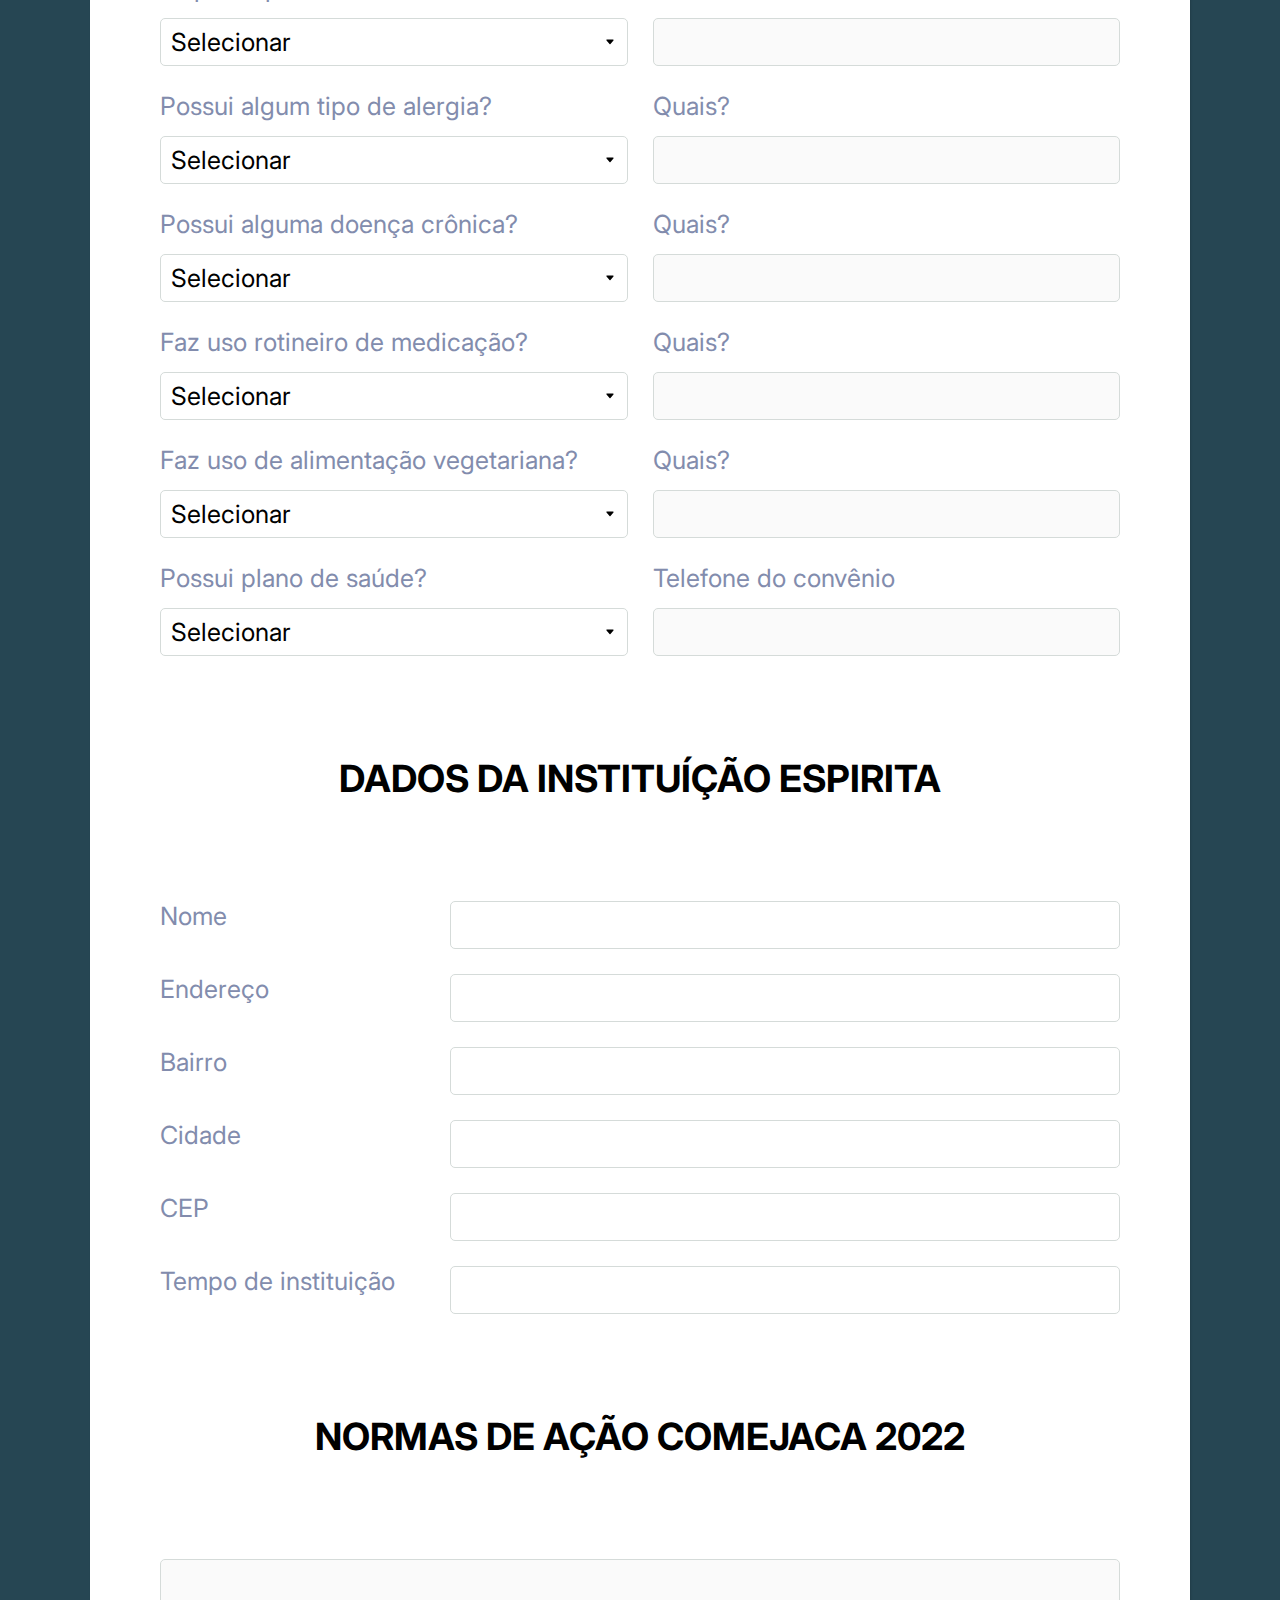
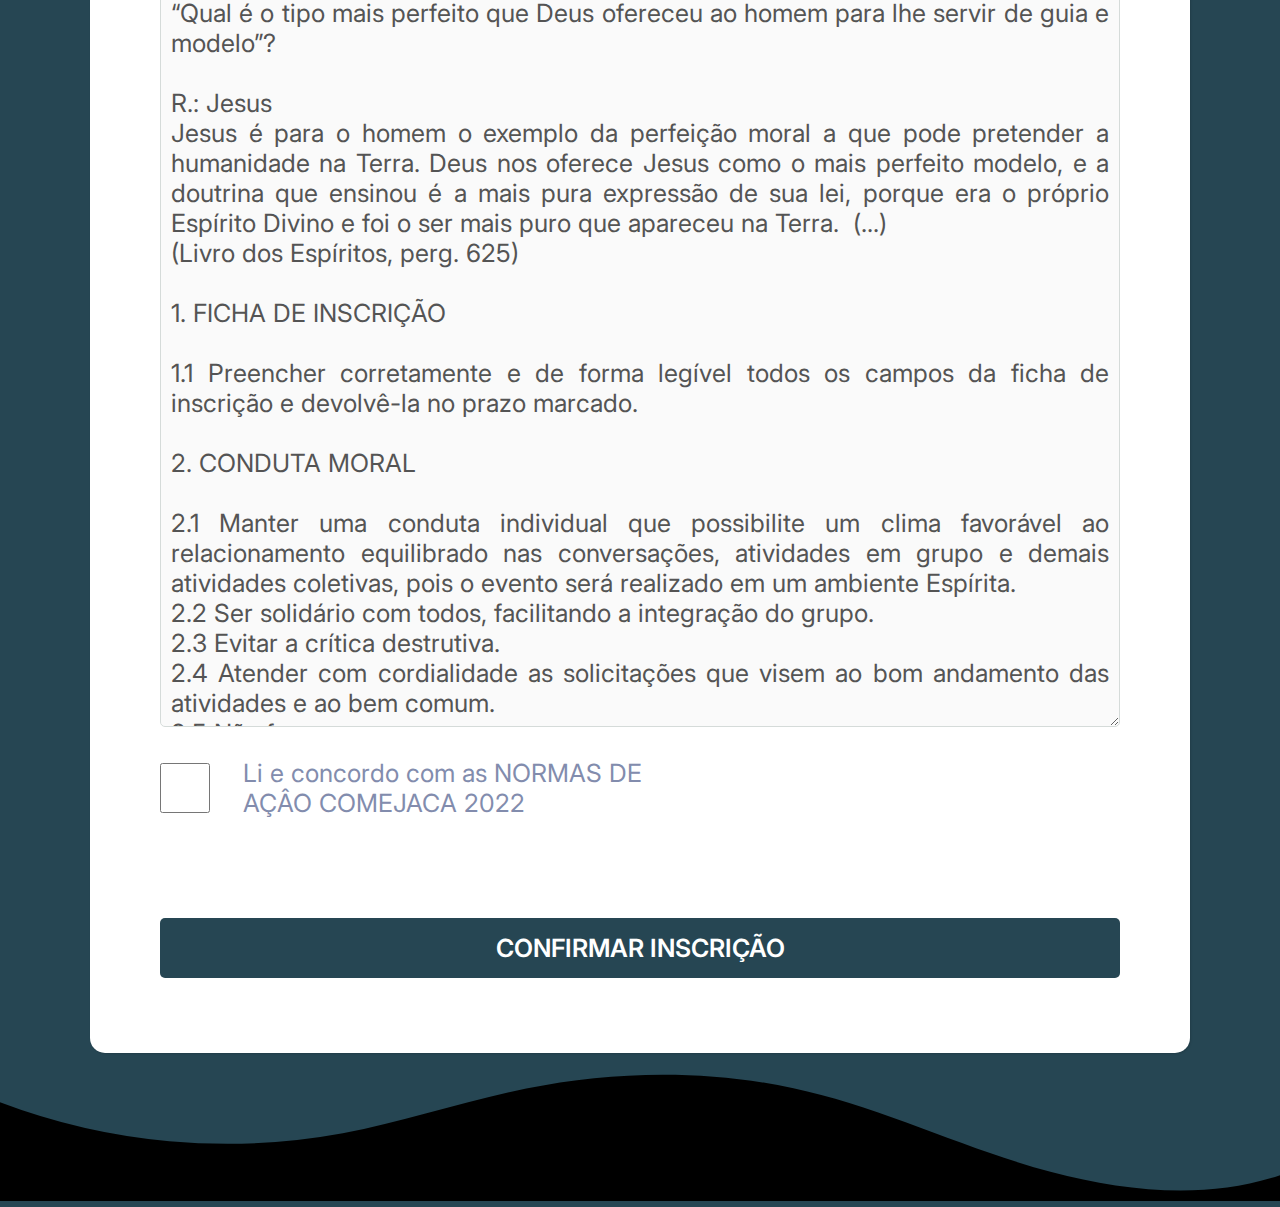
==== commit 6a8c1a72: "feat: ajustment landing page" ====
--- a/src/public/index.html
+++ b/src/public/index.html
@@ -24,7 +24,7 @@
     </div>
     <div class="modal-container">
         <div class="modal">
-            <h2>NORMAS DE AÇÃO</h2>
+            <h2 id="title-modal">NORMAS DE AÇÃO</h2>
             <hr />
             <span><br><br>
                 “Qual é o tipo mais perfeito que Deus ofereceu ao homem para lhe servir de guia e modelo”?<br><br>
@@ -103,7 +103,7 @@
 
     <div class="modal-container_two">
         <div class="modal">
-            <h2>PLANEJAMENTO GERAL</h2>
+            <h2 id="title-modal">PLANEJAMENTO GERAL</h2>
             <hr />
             <span><br><br>
 
@@ -229,12 +229,12 @@
         </div>
     </div>
     <div class="text">
-        <div style="text-align: right;margin-right: 15px"> <b>LOCAL</b>
+        <div  class="text-local" > <b>LOCAL</b>
    
        Lar de Frei Luiz 
 
       </div>
-        <div style="text-align: justify; margin-left: 15px;">
+        <div>
             <b>DIAS</b>
         
       
@@ -244,15 +244,15 @@
     </div></div>
 
     <div class="price">
-        <div>
+        <div style="text-align:right; margin-right: 25px;" >
             <b> VALOR </b>
-      
-     
+        </div>
+     <div>
             Confraternista e Trabalhador R$ 40 <br>
             Pequenos Companheiros R$ 25
         </div>
     </div>
-    <div class="item" style="text-align: center; margin-top:25px; margin-bottom: 25px">
+    <div class="item" >
       <div>  ✔️ Muitas MÚSICAS</div> <div> ✔️ Muitas DINÂMICAS</div> <div> ✔️ Muito APRENDIZADO </div>
     </div>
     <hr>
--- a/src/public/styles/styles.css
+++ b/src/public/styles/styles.css
@@ -36,14 +36,13 @@
     max-width: 1100px;
     min-width: 70vw;
     height: 80%;
-
+    position: relative;
     background: var(--wrapper-bg-color);
     margin: 20px auto;
     box-shadow: 1px 1px 2px rgba(0, 0, 0, 0.125);
     padding: 30px;
     border-radius: 15px;
     z-index: 10;
-
 }
 
 h1 {
@@ -51,7 +50,10 @@
     min-width: 50%;
 }
 
-
+#title-modal {
+    margin-top: 0 ;
+    margin-bottom: 0;
+}
 
 .title {
     font-size: 1.5rem;
@@ -303,15 +305,26 @@
 }
 
 img {
-  width:   50%;
+    width: 50%;
 }
 
 .text {
     margin-top: 25px;
     display: grid;
-    grid-template-columns: 3fr 3fr ;
-}
-
+    grid-template-columns: 3fr 3fr;
+}
+.item {
+    display: flex;
+    text-align: center;
+     margin-top:25px;
+      margin-bottom: 25px;
+      margin-left: 140px;
+  
+}
+
+.item > div {
+      text-align: center;
+}
 .text>div {
     margin-top: auto;
     margin-bottom: auto;
@@ -319,20 +332,26 @@
     font-size: 0.8rem;
     text-align: justify;
     padding-left: 5px;
+    margin-right: 15px
+}
+.text > .text-local {
+    text-align: right;
+
 }
 
 .price {
     display: grid;
-    grid-template-columns: 1fr ;
+    grid-template-columns: 1fr 1fr;
     text-align: justify;
     margin-top: 25px;
     font-size: 0.8rem;
     line-height: 1.5;
-
-}
+}
+
 
 .price>div {
     margin-top: auto;
     margin-bottom: auto;
     text-align: justify;
+    margin-right: 15px
 }--- a/src/public/styles/mobile.css
+++ b/src/public/styles/mobile.css
@@ -12,7 +12,29 @@
     left: 0;
     ;
   } */
+  b {
+    display: block;
+   
+    text-align: center;
+  }
 
+  .text > .text-local {
+    text-align: center;
+
+}
+.item {
+  text-align: center;
+  flex-wrap: wrap;
+  max-width: 1000px;
+  
+}
+
+.item > div {
+  width: 500px;
+  margin-top: auto;
+  margin-bottom: auto;
+  text-align: center;
+}
   .text {
     margin-top: 25px;
     flex-wrap: wrap;
--- a/src/public/styles/modal.css
+++ b/src/public/styles/modal.css
@@ -15,36 +15,43 @@
 
 .modal-container_two {
     width: 100vw;
-    position: fixed;
-    top: 30px;
-    display: none;
-    z-index: 999;
-    text-align: justify;
-
-    height: 85%;
-}
-
-.modal-container {
-    width: 100vw;
-    position: fixed;
+    position: absolute;
+    width: 100%;
     top: 30px;
     display: none;
     z-index: 1;
     text-align: justify;
-/*     position: absolute;
+    /*     position: absolute;
     bottom: 0; */
-    height: 85%;
+    height: 100vh;
+    right: 1px;
+    bottom: 1px;
+}
+
+.modal-container {
+
+    width: 100vw;
+    position: absolute;
+    width: 100%;
+    top: 30px;
+    display: none;
+    z-index: 1;
+    text-align: justify;
+    /*     position: absolute;
+    bottom: 0; */
+    height: 100vh;
+    right: 1px;
+    bottom: 1px;
 }
 
 .modal {
     display: flex;
     flex-direction: column;
-    padding: 30px;
+    padding: 15px;
     background-color: white;
     border-radius: 10px;
     width: 50%;
     text-align: justify;
-
 
 }
 
@@ -54,6 +61,7 @@
 
 .active .modal {
     animation: modal .4s;
+    width: 100vw;
 }
 
 @keyframes modal {
@@ -67,11 +75,13 @@
         transform: translate3d(0, 0, 0);
     }
 }
+
 .btn-normas {
     text-align: center
 }
+
 .modal>span {
-    margin:  auto;
+    margin: auto;
     text-align: justify;
     max-height: 100vh;
     max-width: 100vw;
@@ -83,8 +93,10 @@
 
 .btns {
     display: flex;
-    justify-content:flex-end;
+    justify-content: flex-end;
     margin-top: 10px;
+    padding-top: 30px;
+    padding-bottom: 40px;
 }
 
 .btns button {
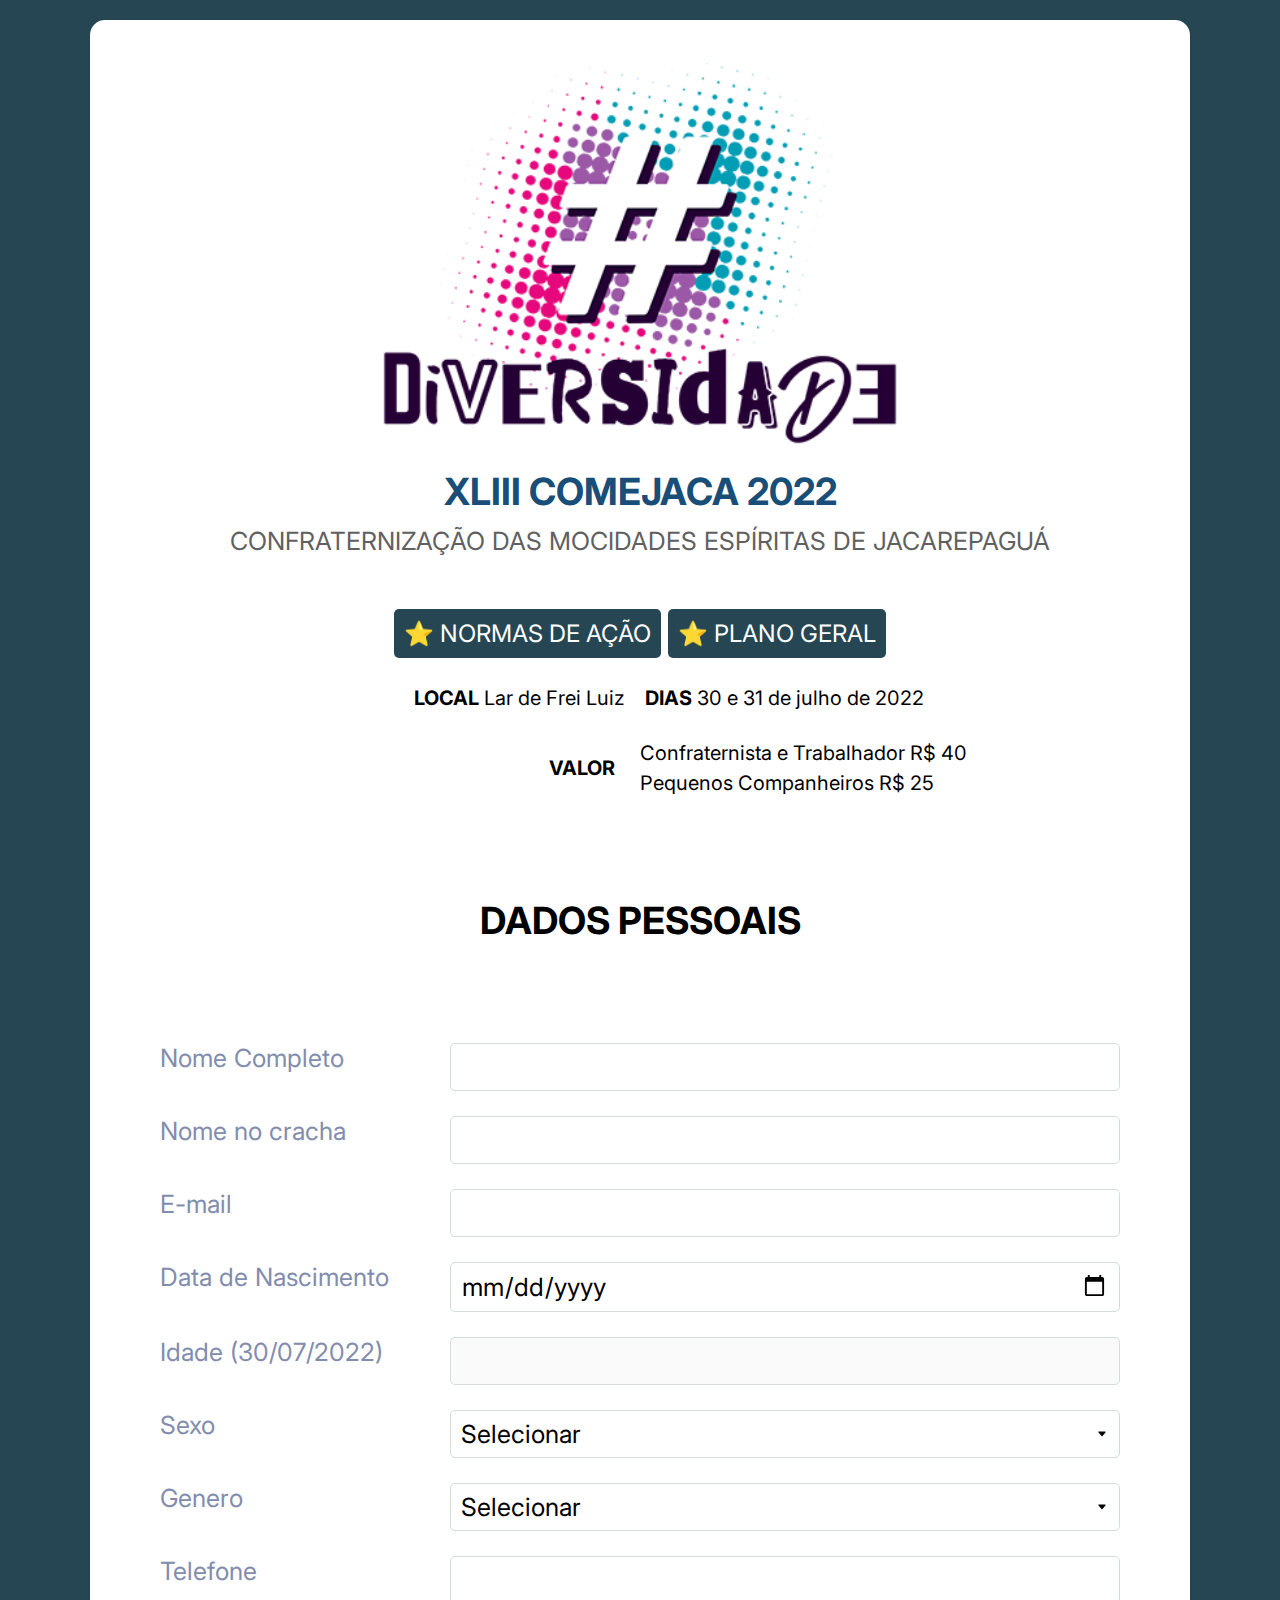
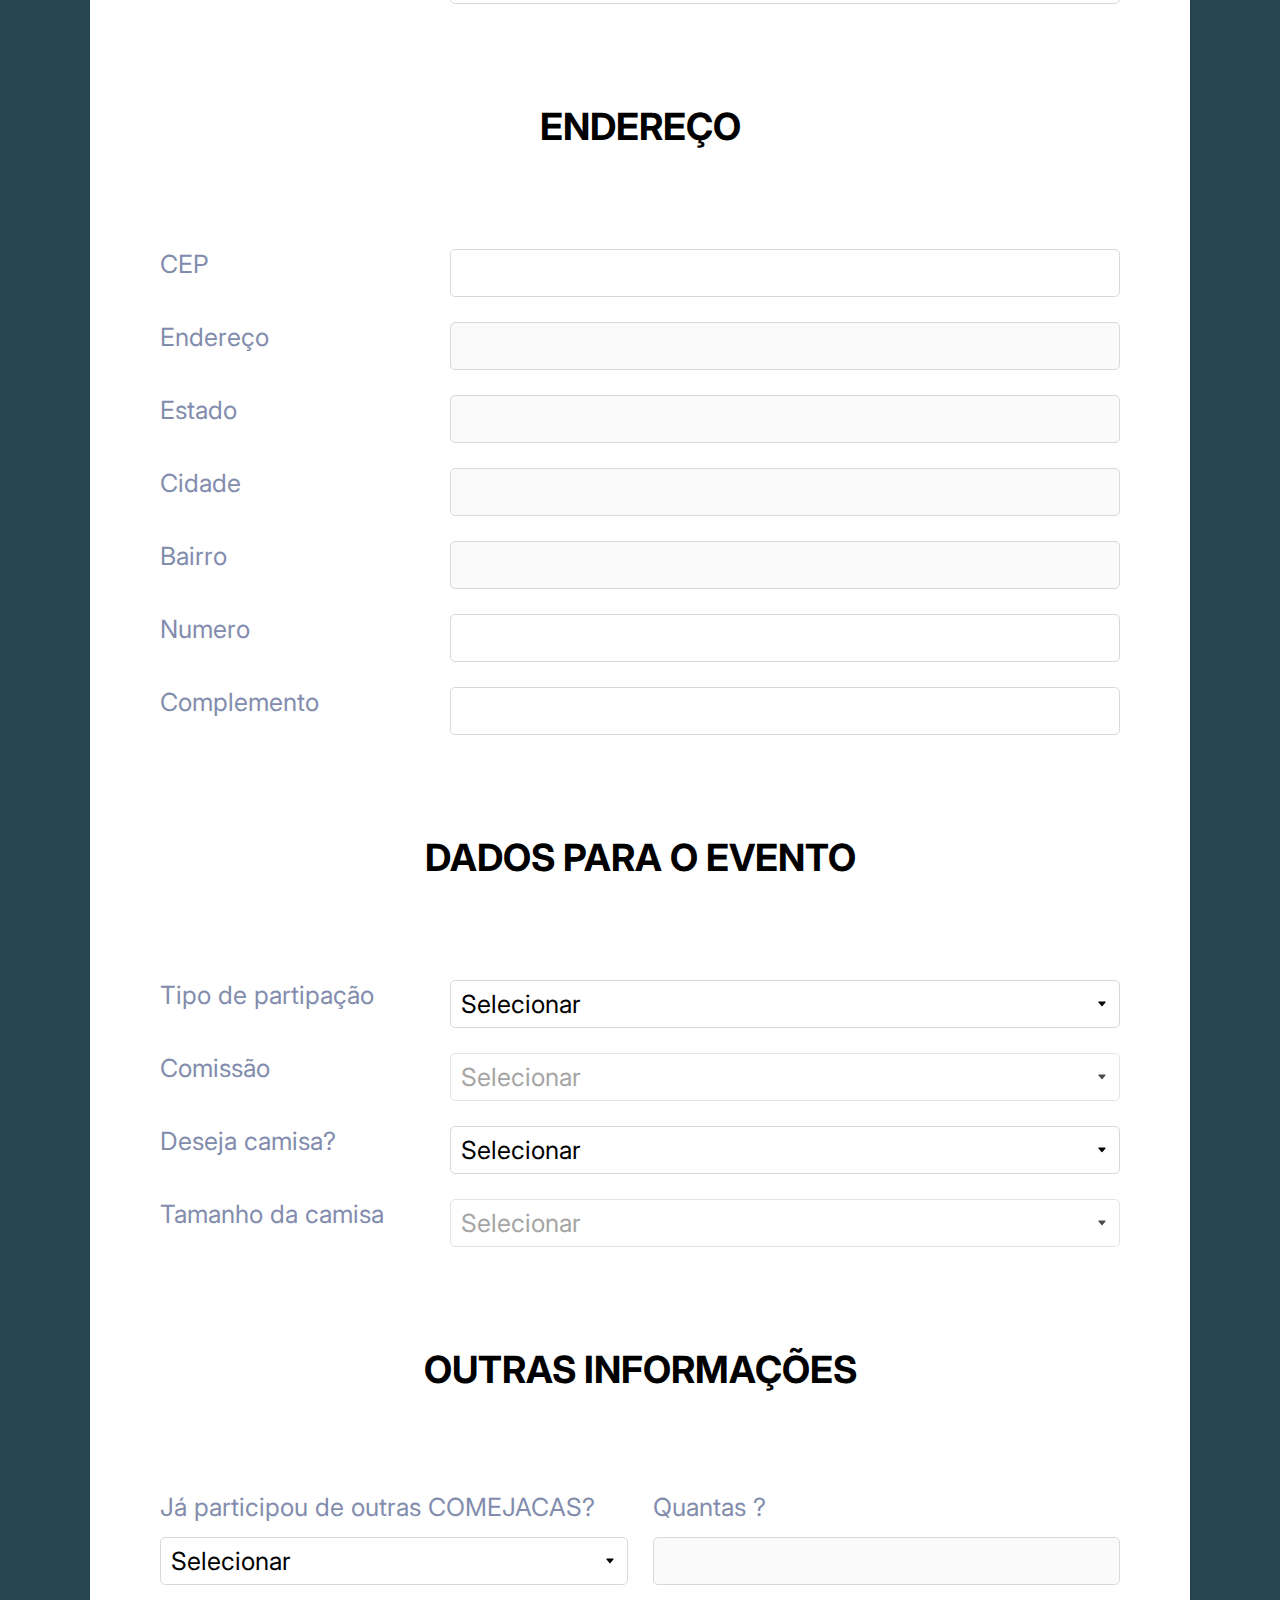
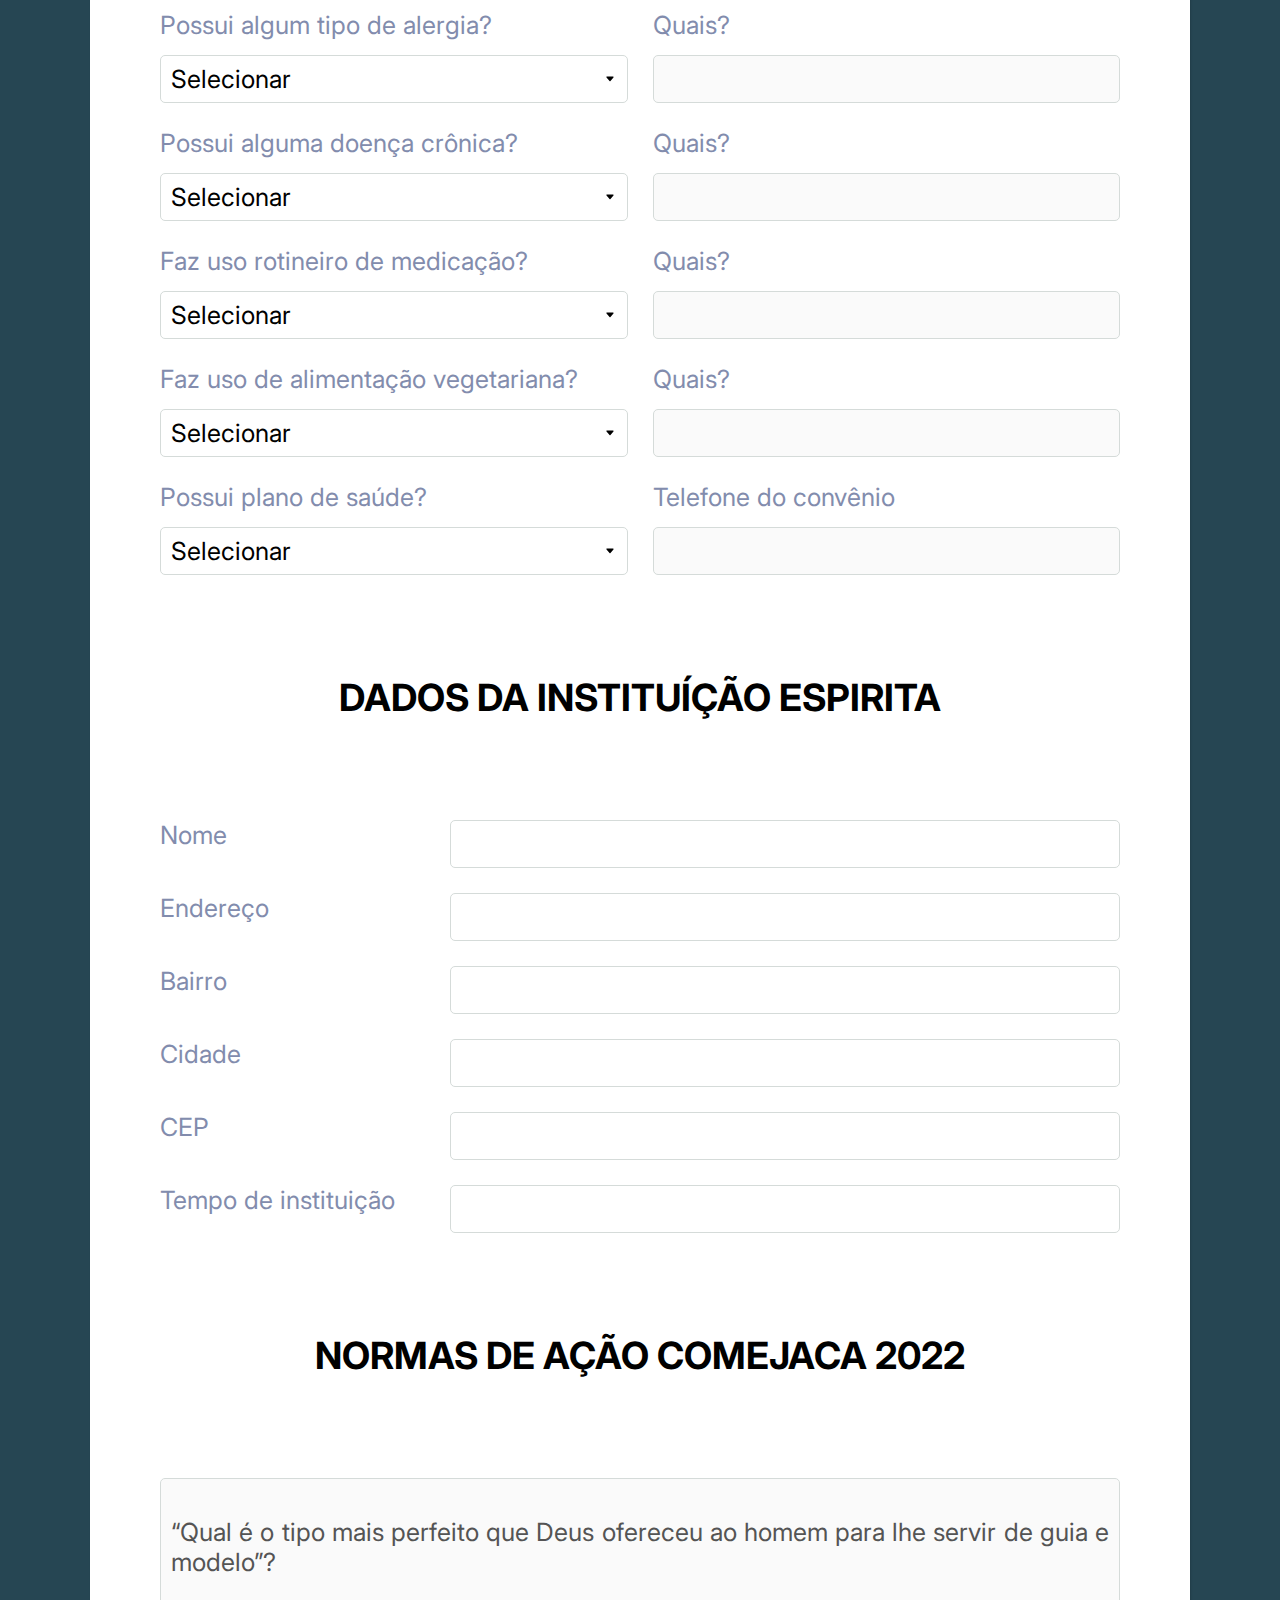
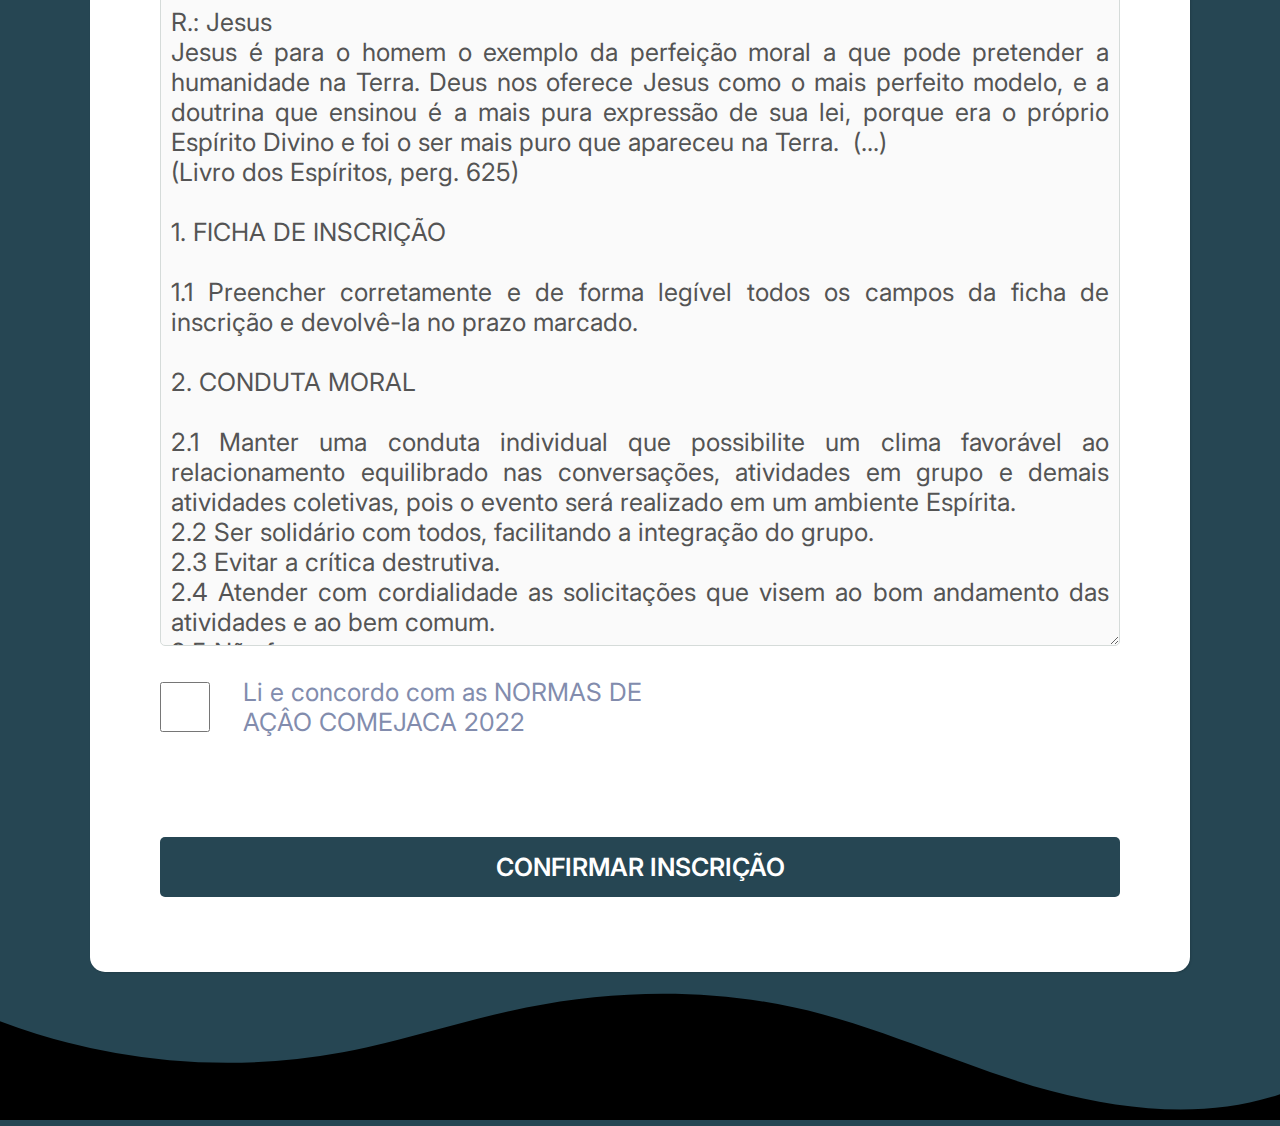
==== commit 213e5a6c: "feat: ajustment landing page" ====
--- a/src/public/index.html
+++ b/src/public/index.html
@@ -252,10 +252,10 @@
             Pequenos Companheiros R$ 25
         </div>
     </div>
-    <div class="item" >
+<!--     <div class="item" >
       <div>  ✔️ Muitas MÚSICAS</div> <div> ✔️ Muitas DINÂMICAS</div> <div> ✔️ Muito APRENDIZADO </div>
     </div>
-    <hr>
+    <hr> -->
     <form class="form" onsubmit="submitForm(event)">
 
         <!-- dados  pessoais -->
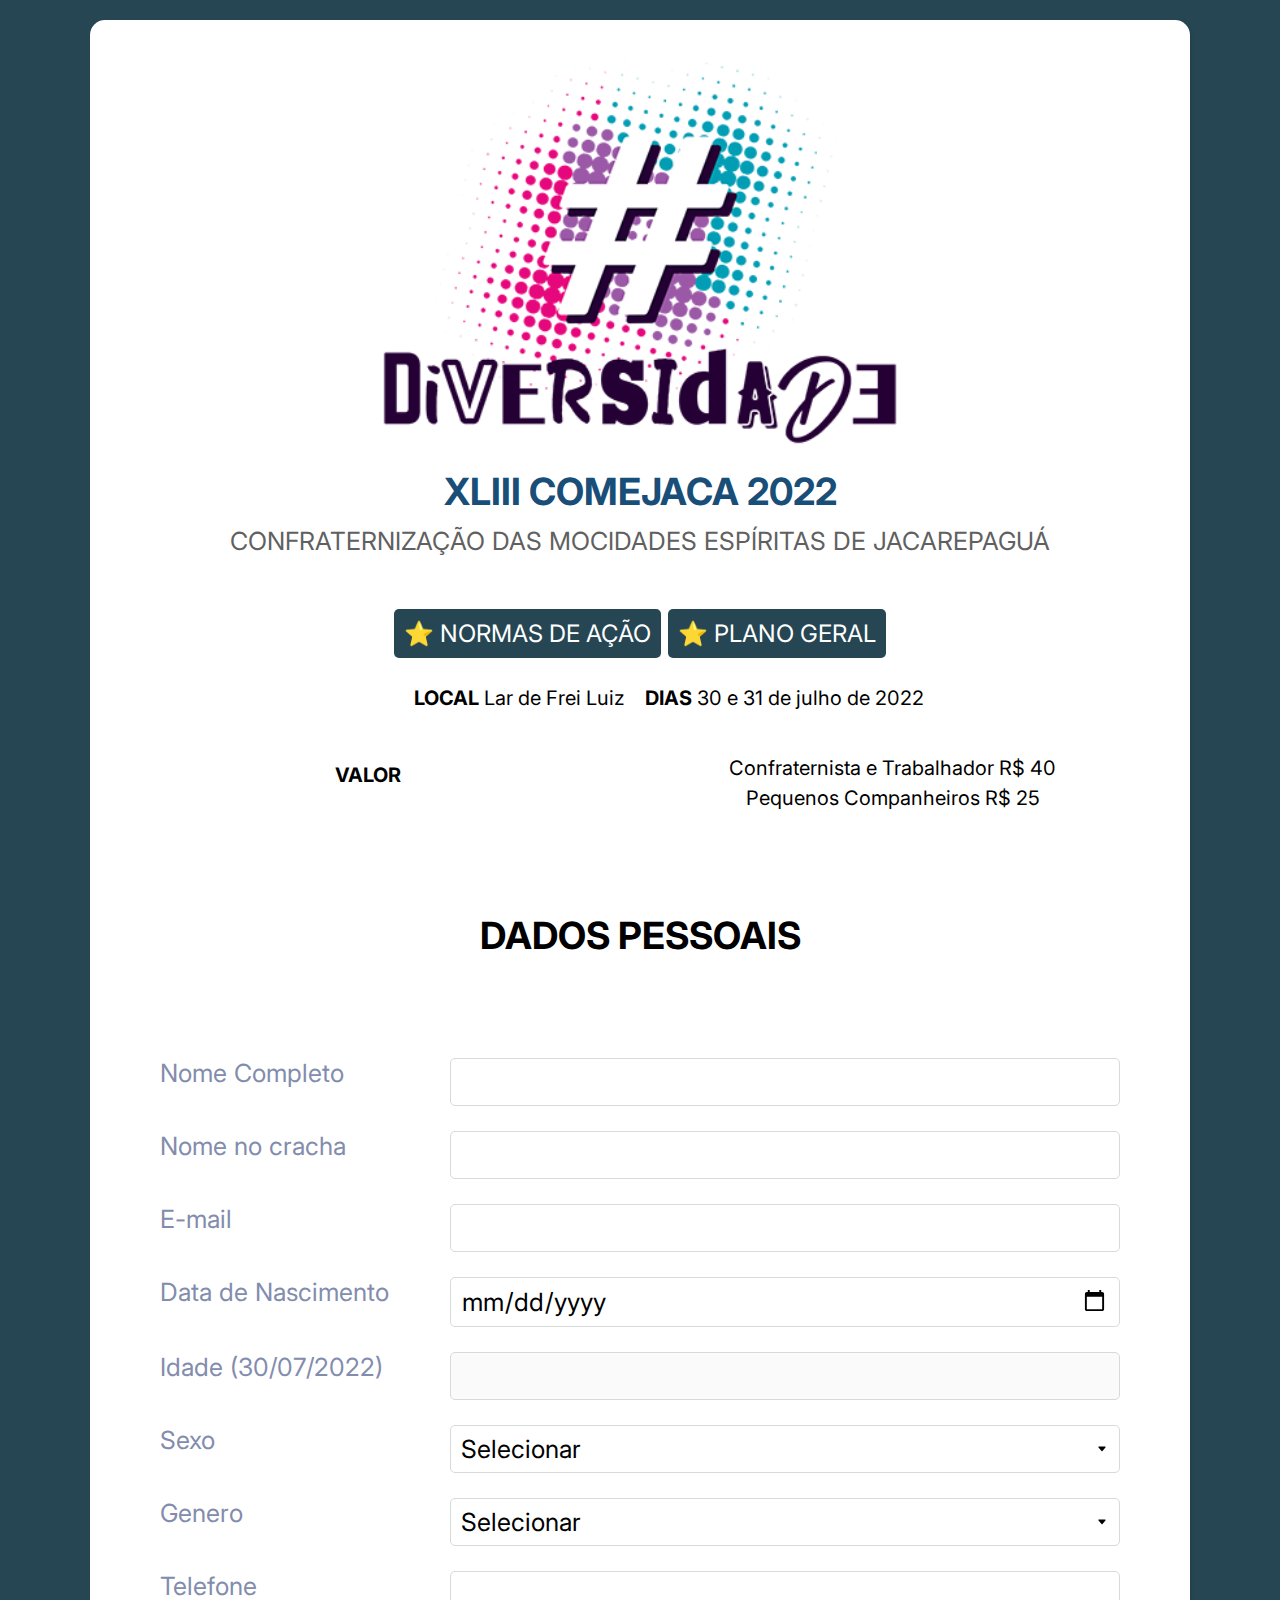
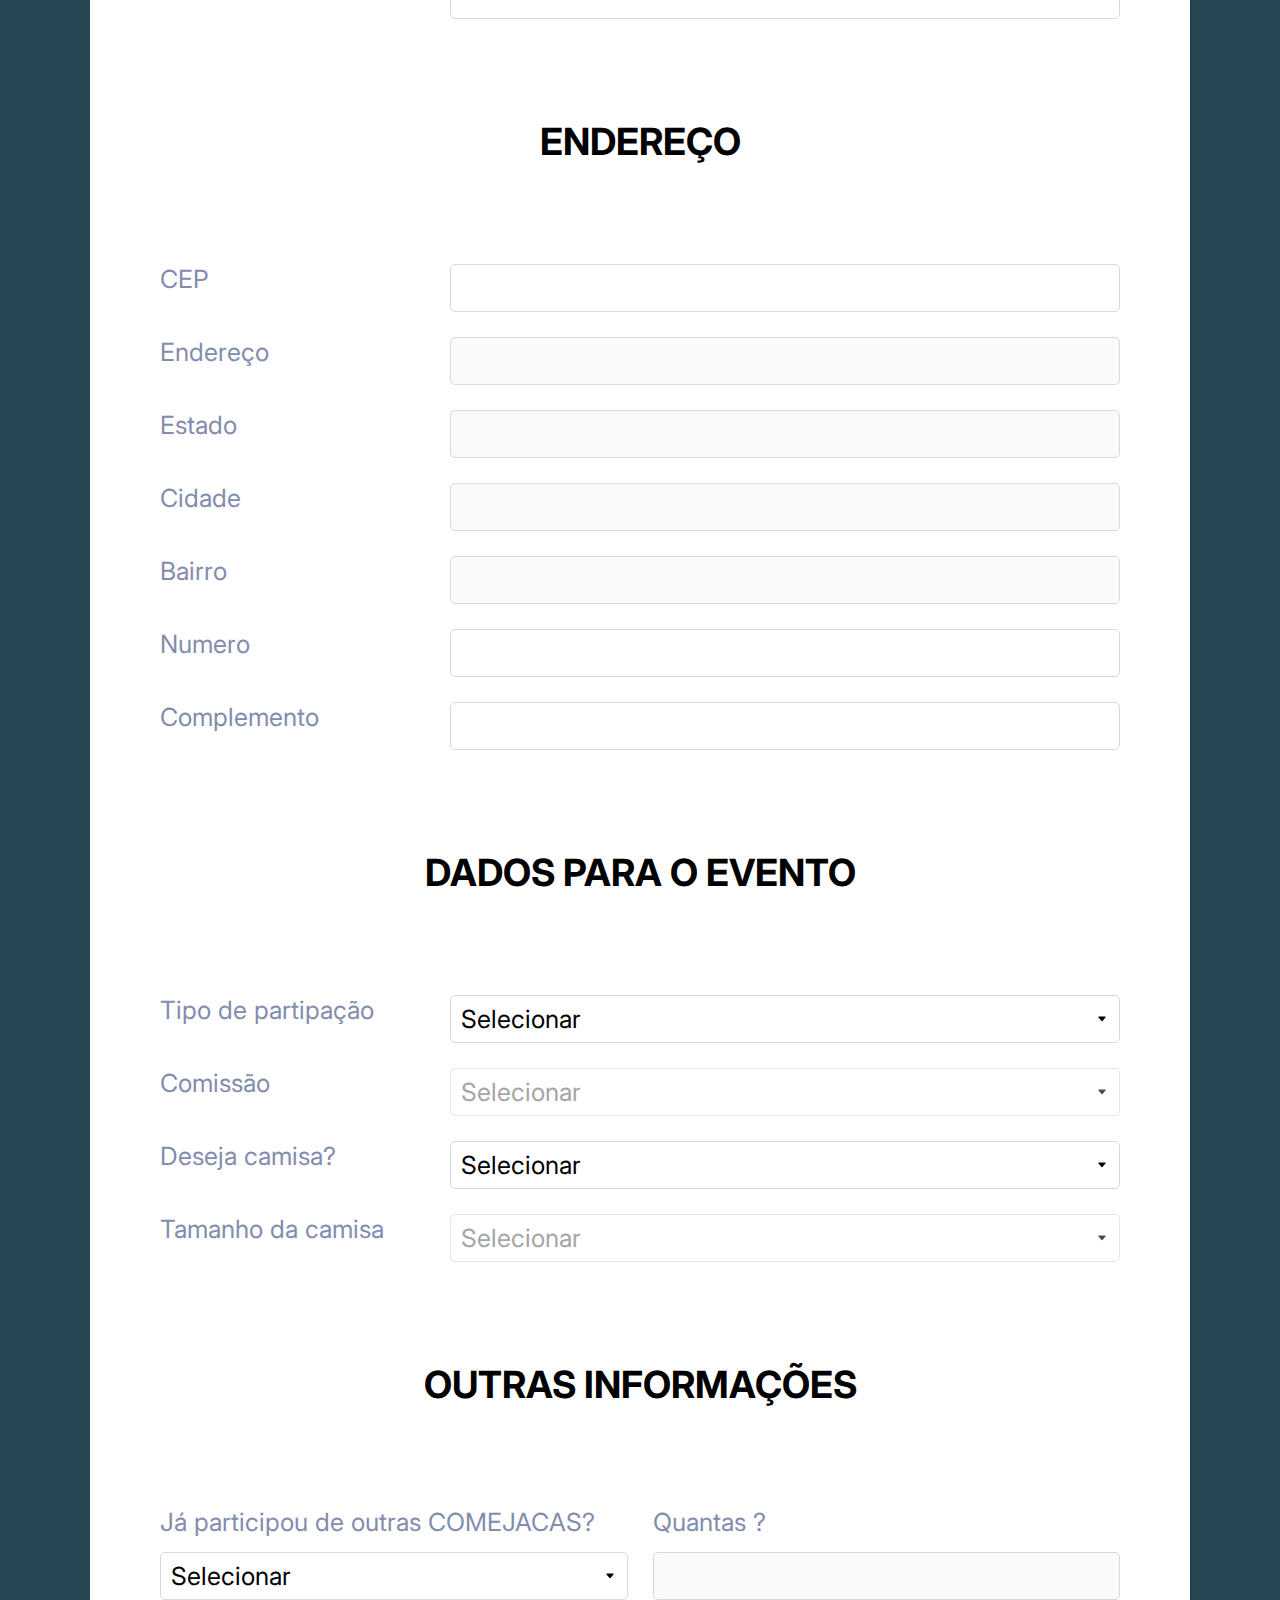
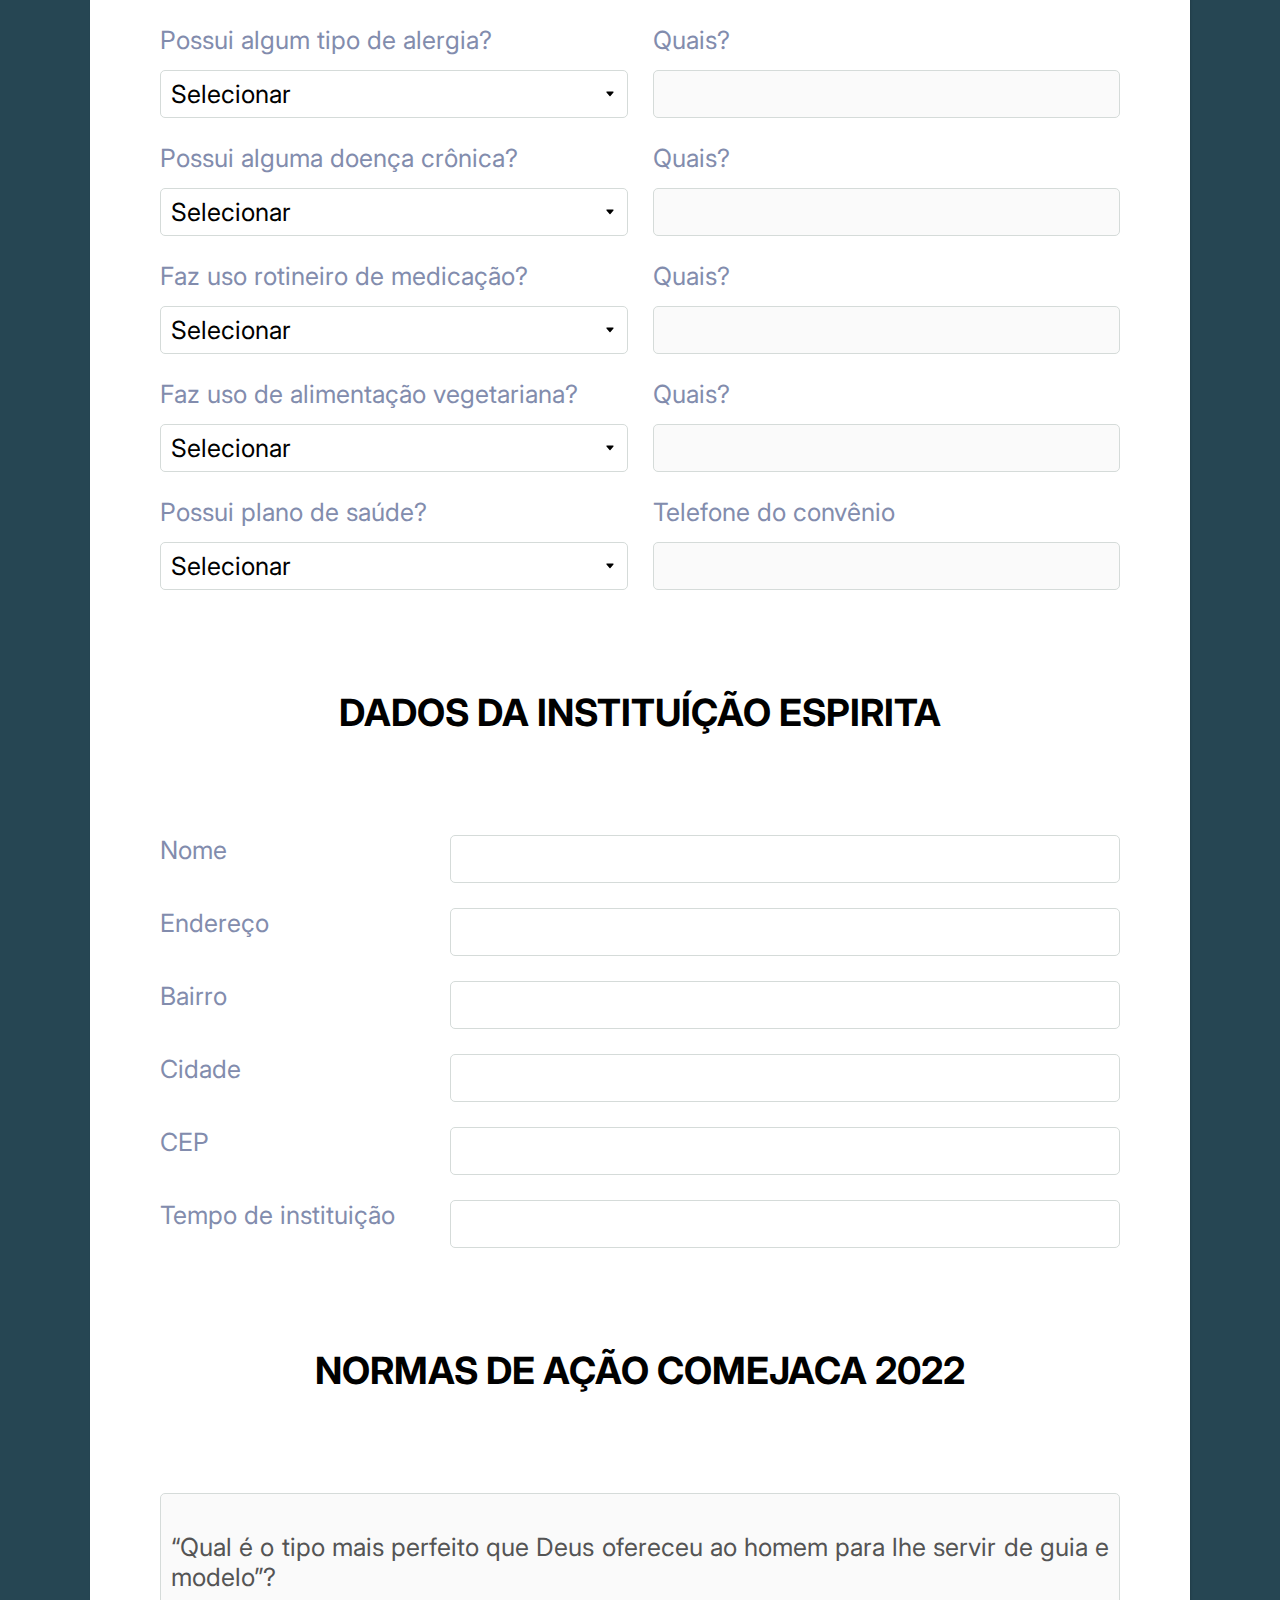
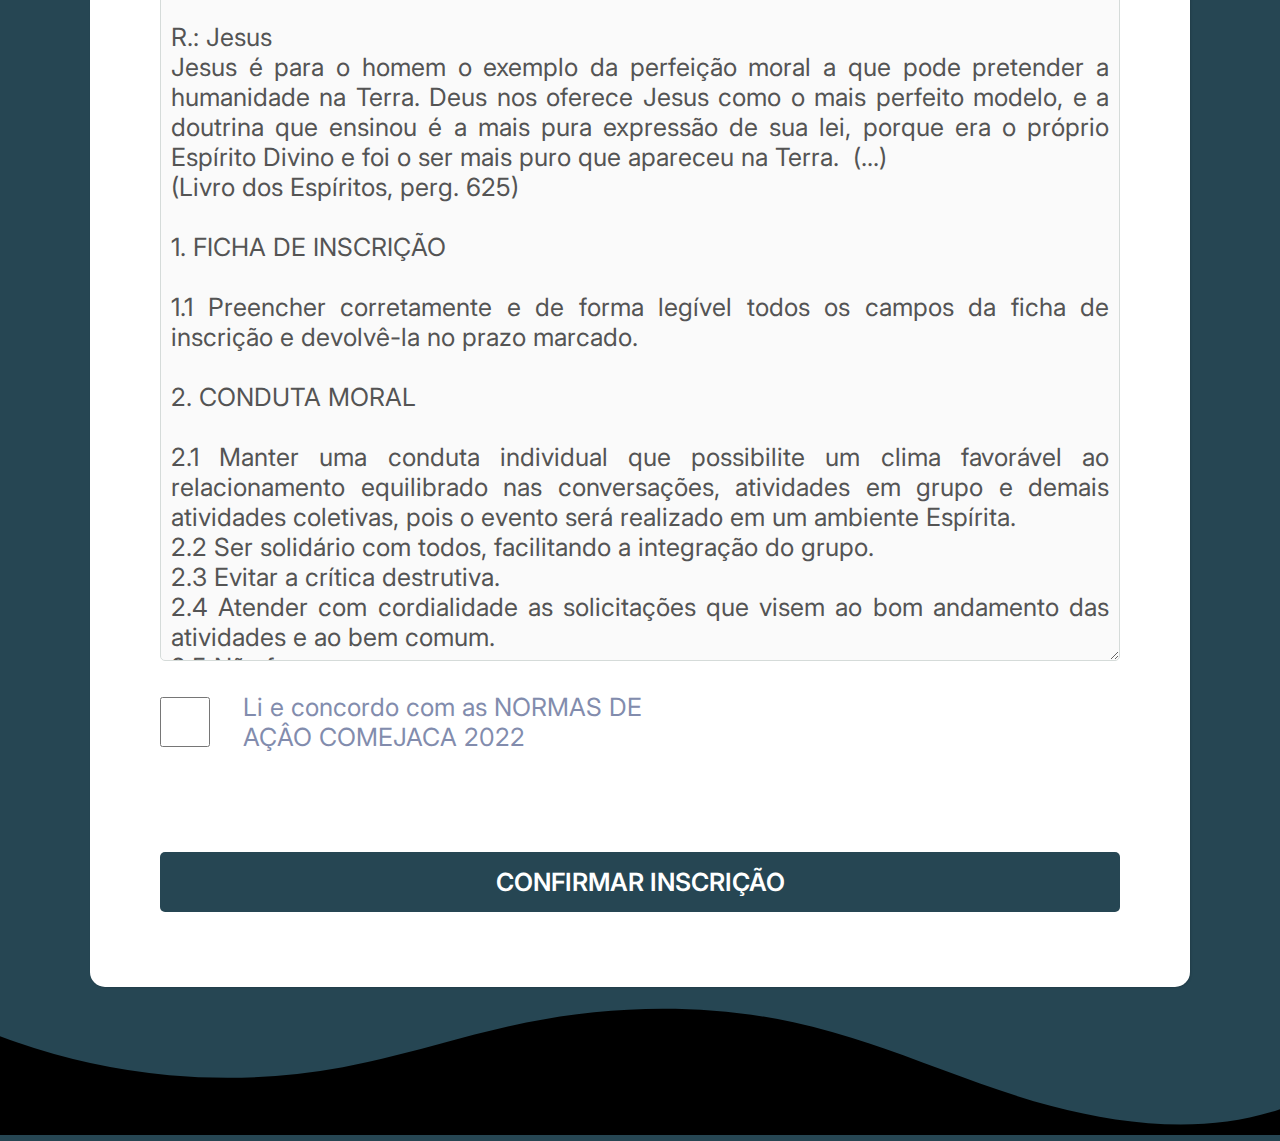
==== commit a39e251a: "feat:  ajustment price" ====
--- a/src/public/index.html
+++ b/src/public/index.html
@@ -229,30 +229,31 @@
         </div>
     </div>
     <div class="text">
-        <div  class="text-local" > <b>LOCAL</b>
-   
-       Lar de Frei Luiz 
-
-      </div>
+        <div class="text-local"> <b>LOCAL</b>
+
+            Lar de Frei Luiz
+
+        </div>
         <div>
             <b>DIAS</b>
-        
-      
+
+
             30 e 31 de julho de 2022
-        
-    
-    </div></div>
+
+
+        </div>
+    </div>
 
     <div class="price">
-        <div style="text-align:right; margin-right: 25px;" >
-            <b> VALOR </b>
-        </div>
-     <div>
+        <div style="text-align:center; margin-right: 25px;">
+            <div> <b> VALOR </b></div>
+        </div>
+        <div style="text-align: center; margin-top: 15px;">
             Confraternista e Trabalhador R$ 40 <br>
             Pequenos Companheiros R$ 25
         </div>
     </div>
-<!--     <div class="item" >
+    <!--     <div class="item" >
       <div>  ✔️ Muitas MÚSICAS</div> <div> ✔️ Muitas DINÂMICAS</div> <div> ✔️ Muito APRENDIZADO </div>
     </div>
     <hr> -->
@@ -544,8 +545,8 @@
                 </div>
                 <div>
                     <label for="temPlanoSaude">Telefone do convênio</label>
-                    <input type="text" name="telefone_plano" required class="input" onkeypress="mask(this, telephone) "
-                        onblur="mask(this, telephone); " disabled id="temPlanoSaude" name="telefone_plano">
+                    <input type="text" name="telefone_plano" required class="input" disabled id="temPlanoSaude"
+                        name="telefone_plano">
                 </div>
             </div>
         </div>
@@ -669,6 +670,18 @@
         </div>
     </form>
 </div>
+<!-- Messenger Plug-in de chat Code -->
+<div id="fb-root"></div>
+
+<!-- Your Plug-in de chat code -->
+<div id="fb-customer-chat" class="fb-customerchat">
+</div>
+
+<script>
+    var chatbox = document.getElementById('fb-customer-chat');
+    chatbox.setAttribute("page_id", "108803843118372");
+    chatbox.setAttribute("attribution", "biz_inbox");
+</script>
 
 <div class="wave">
     <svg data-name="Layer 1" xmlns="http://www.w3.org/2000/svg" viewBox="0 0 1200 120" preserveAspectRatio="none">
@@ -686,6 +699,23 @@
 <script src="js/scripts.js"></script>
 <script src="js/modal.js"></script>
 
+<!-- Your SDK code -->
+<script>
+    window.fbAsyncInit = function () {
+        FB.init({
+            xfbml: true,
+            version: 'v14.0'
+        });
+    };
+
+    (function (d, s, id) {
+        var js, fjs = d.getElementsByTagName(s)[0];
+        if (d.getElementById(id)) return;
+        js = d.createElement(s); js.id = id;
+        js.src = 'https://connect.facebook.net/pt_BR/sdk/xfbml.customerchat.js';
+        fjs.parentNode.insertBefore(js, fjs);
+    }(document, 'script', 'facebook-jssdk'));
+</script>
 </body>
 
 </html>